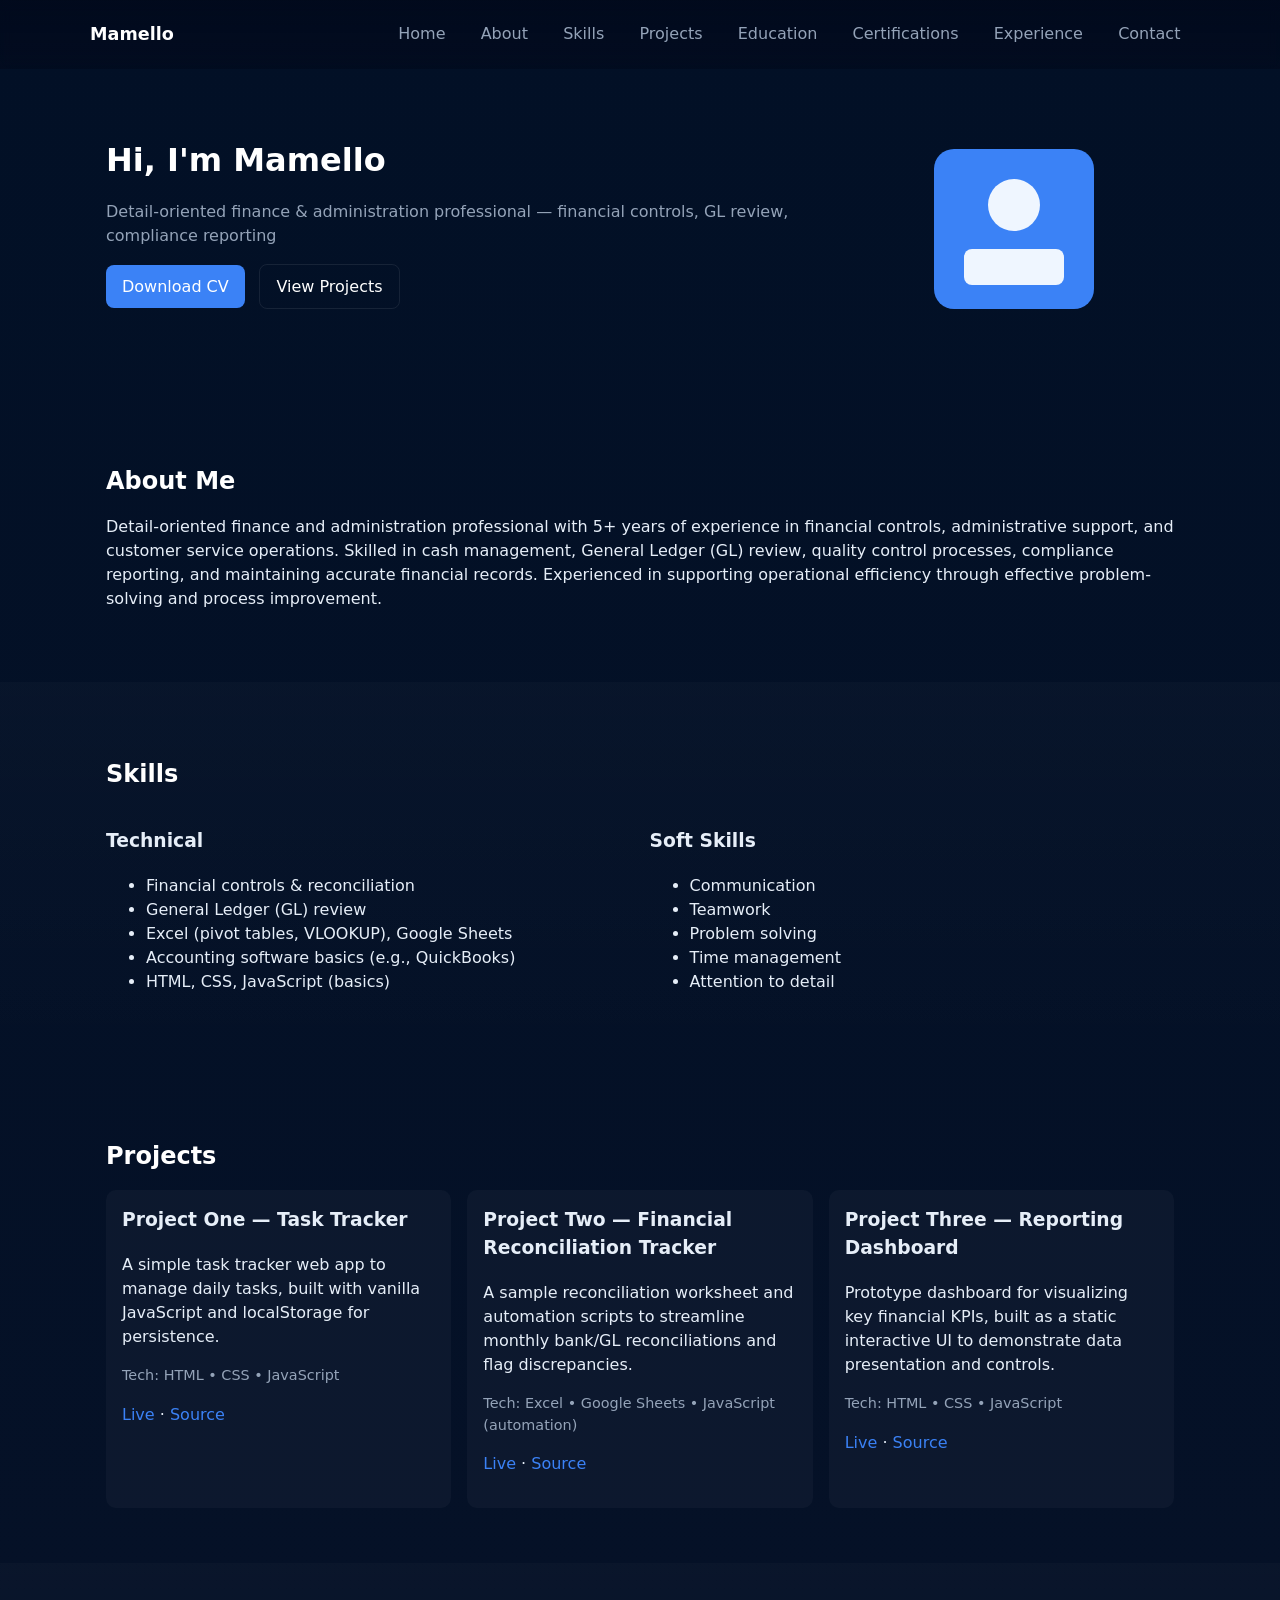
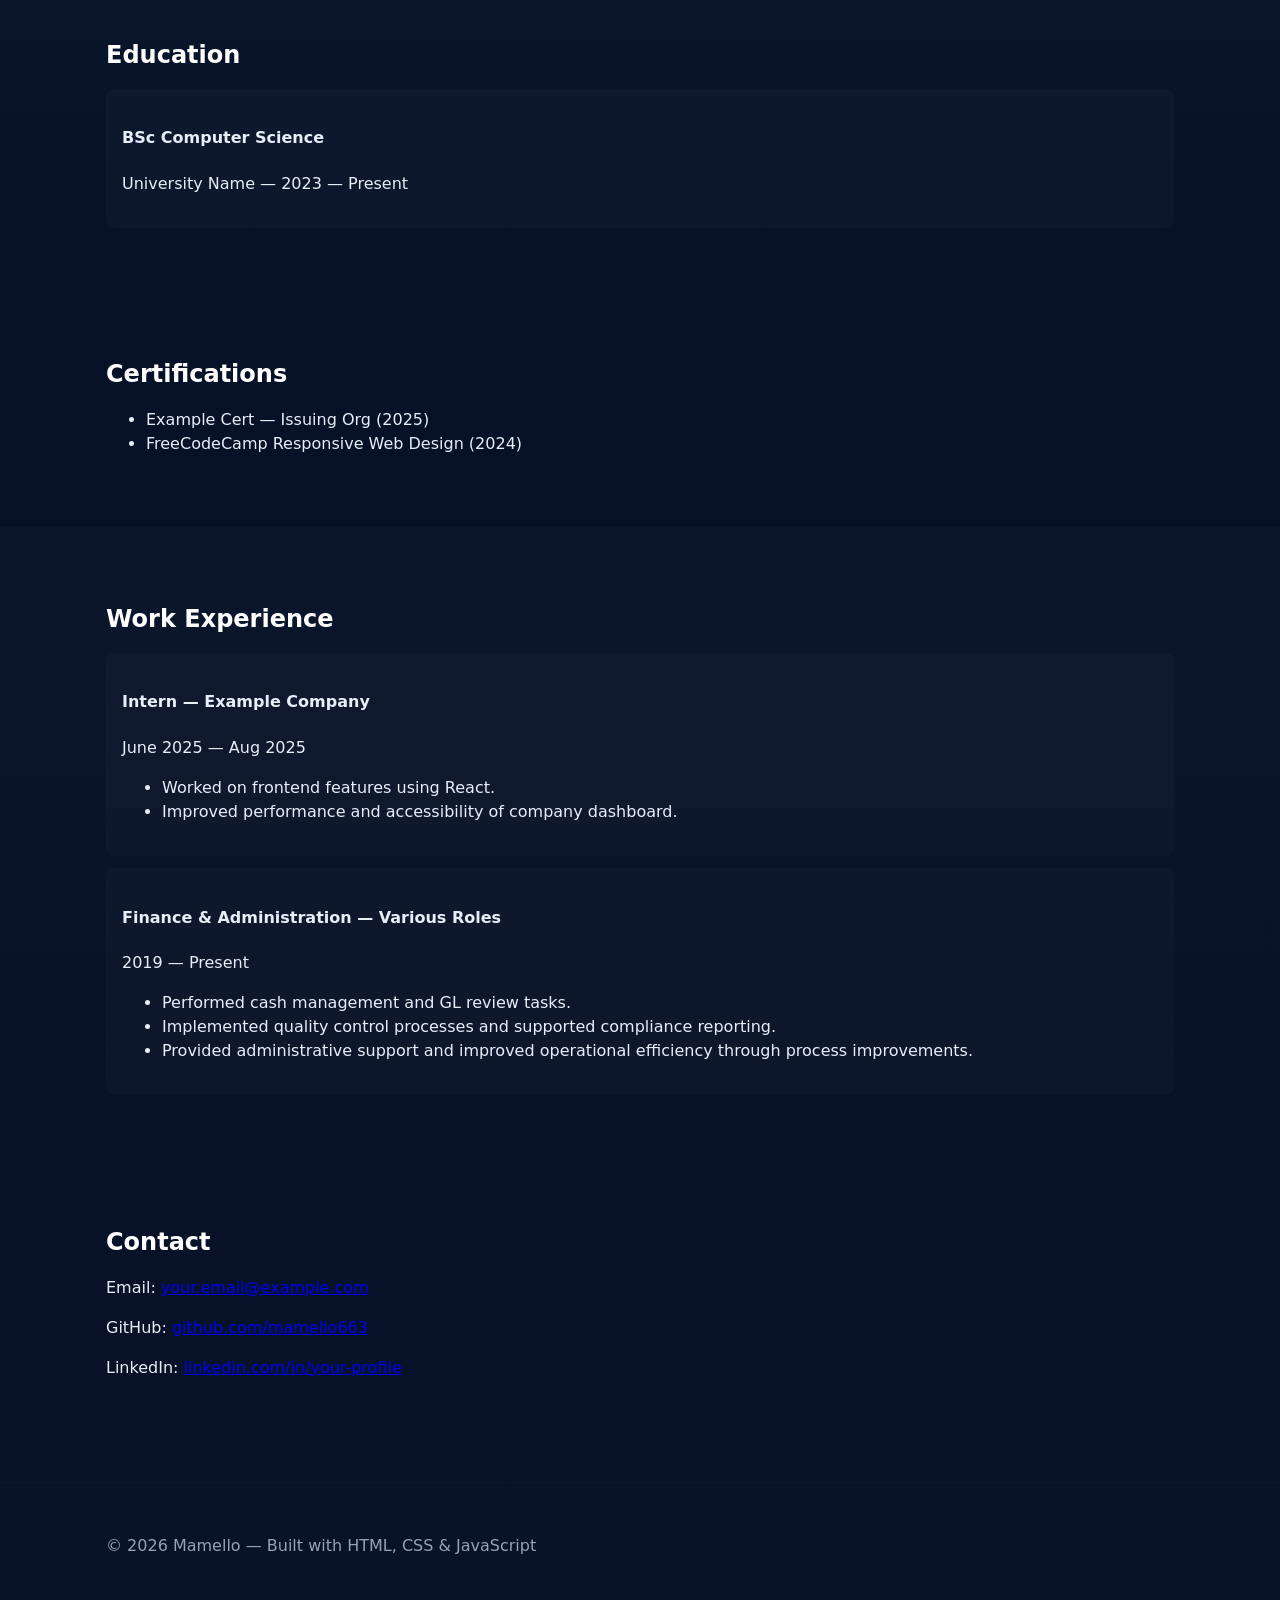
==== index.html @ 29990ca6 "Update: add finance & admin bio and tailor projects/skills" ====
<!doctype html>
<html lang="en">
<head>
  <meta charset="utf-8">
  <meta name="viewport" content="width=device-width,initial-scale=1">
  <title>Mamello — Portfolio</title>
  <meta name="description" content="Mamello's professional portfolio — finance & administration professional with experience in financial controls, GL review, and compliance reporting.">
  <link rel="stylesheet" href="styles.css">
  <link rel="icon" href="data:;base64,iVBORw0KGgo=">
</head>
<body>
  <header class="site-header">
    <div class="container header-inner">
      <a class="logo" href="#">Mamello</a>
      <button id="nav-toggle" class="nav-toggle" aria-label="Toggle navigation">☰</button>
      <nav id="nav" class="nav">
        <a href="#home">Home</a>
        <a href="#about">About</a>
        <a href="#skills">Skills</a>
        <a href="#projects">Projects</a>
        <a href="#education">Education</a>
        <a href="#certs">Certifications</a>
        <a href="#experience">Experience</a>
        <a href="#contact">Contact</a>
      </nav>
    </div>
  </header>

  <main>
    <section id="home" class="hero">
      <div class="container hero-inner">
        <div class="hero-left">
          <h1>Hi, I'm Mamello</h1>
          <p class="tagline">Detail-oriented finance & administration professional — financial controls, GL review, compliance reporting</p>
          <p>
            <a class="btn" href="cv.pdf" download>Download CV</a>
            <a class="btn btn-outline" href="#projects">View Projects</a>
          </p>
        </div>
        <div class="hero-right">
          <!-- Simple SVG avatar placeholder -->
          <div class="avatar" aria-hidden="true">
            <svg width="160" height="160" viewBox="0 0 160 160" fill="none" xmlns="http://www.w3.org/2000/svg">
              <rect width="160" height="160" rx="20" fill="#3B82F6"/>
              <circle cx="80" cy="56" r="26" fill="#EFF6FF"/>
              <rect x="30" y="100" width="100" height="36" rx="8" fill="#EFF6FF"/>
            </svg>
          </div>
        </div>
      </div>
    </section>

    <section id="about" class="section">
      <div class="container">
        <h2>About Me</h2>
        <p>
          Detail-oriented finance and administration professional with 5+ years of experience in financial controls, administrative support, and customer service operations. Skilled in cash management, General Ledger (GL) review, quality control processes, compliance reporting, and maintaining accurate financial records. Experienced in supporting operational efficiency through effective problem-solving and process improvement.
        </p>
      </div>
    </section>

    <section id="skills" class="section bg-light">
      <div class="container">
        <h2>Skills</h2>
        <div class="skills-grid">
          <div>
            <h3>Technical</h3>
            <ul>
              <li>Financial controls & reconciliation</li>
              <li>General Ledger (GL) review</li>
              <li>Excel (pivot tables, VLOOKUP), Google Sheets</li>
              <li>Accounting software basics (e.g., QuickBooks)</li>
              <li>HTML, CSS, JavaScript (basics)</li>
            </ul>
          </div>
          <div>
            <h3>Soft Skills</h3>
            <ul>
              <li>Communication</li>
              <li>Teamwork</li>
              <li>Problem solving</li>
              <li>Time management</li>
              <li>Attention to detail</li>
            </ul>
          </div>
        </div>
      </div>
    </section>

    <section id="projects" class="section">
      <div class="container">
        <h2>Projects</h2>
        <div class="projects-grid">

          <article class="card">
            <h3>Project One — Task Tracker</h3>
            <p>A simple task tracker web app to manage daily tasks, built with vanilla JavaScript and localStorage for persistence.</p>
            <p class="tech">Tech: HTML • CSS • JavaScript</p>
            <p class="links"><a href="#" target="_blank" rel="noopener">Live</a> · <a href="#" target="_blank" rel="noopener">Source</a></p>
          </article>

          <article class="card">
            <h3>Project Two — Financial Reconciliation Tracker</h3>
            <p>A sample reconciliation worksheet and automation scripts to streamline monthly bank/GL reconciliations and flag discrepancies.</p>
            <p class="tech">Tech: Excel • Google Sheets • JavaScript (automation)</p>
            <p class="links"><a href="#" target="_blank" rel="noopener">Live</a> · <a href="#" target="_blank" rel="noopener">Source</a></p>
          </article>

          <article class="card">
            <h3>Project Three — Reporting Dashboard</h3>
            <p>Prototype dashboard for visualizing key financial KPIs, built as a static interactive UI to demonstrate data presentation and controls.</p>
            <p class="tech">Tech: HTML • CSS • JavaScript</p>
            <p class="links"><a href="#" target="_blank" rel="noopener">Live</a> · <a href="#" target="_blank" rel="noopener">Source</a></p>
          </article>

        </div>
      </div>
    </section>

    <section id="education" class="section bg-light">
      <div class="container">
        <h2>Education</h2>
        <div class="timeline">
          <div class="timeline-item">
            <h4>BSc Computer Science</h4>
            <p>University Name — 2023 — Present</p>
          </div>
        </div>
      </div>
    </section>

    <section id="certs" class="section">
      <div class="container">
        <h2>Certifications</h2>
        <ul>
          <li>Example Cert — Issuing Org (2025)</li>
          <li>FreeCodeCamp Responsive Web Design (2024)</li>
        </ul>
      </div>
    </section>

    <section id="experience" class="section bg-light">
      <div class="container">
        <h2>Work Experience</h2>
        <div class="timeline">
          <div class="timeline-item">
            <h4>Intern — Example Company</h4>
            <p>June 2025 — Aug 2025</p>
            <ul>
              <li>Worked on frontend features using React.</li>
              <li>Improved performance and accessibility of company dashboard.</li>
            </ul>
          </div>

          <div class="timeline-item">
            <h4>Finance & Administration — Various Roles</h4>
            <p>2019 — Present</p>
            <ul>
              <li>Performed cash management and GL review tasks.</li>
              <li>Implemented quality control processes and supported compliance reporting.</li>
              <li>Provided administrative support and improved operational efficiency through process improvements.</li>
            </ul>
          </div>

        </div>
      </div>
    </section>

    <section id="contact" class="section">
      <div class="container">
        <h2>Contact</h2>
        <p>Email: <a href="mailto:your.email@example.com">your.email@example.com</a></p>
        <p>GitHub: <a href="https://github.com/mamello663" target="_blank" rel="noopener">github.com/mamello663</a></p>
        <p>LinkedIn: <a href="https://www.linkedin.com/in/" target="_blank" rel="noopener">linkedin.com/in/your-profile</a></p>
      </div>
    </section>
  </main>

  <footer class="site-footer">
    <div class="container">
      <p>© <span id="year"></span> Mamello — Built with HTML, CSS & JavaScript</p>
    </div>
  </footer>

  <script src="script.js" defer></script>
</body>
</html>
---- styles.css ----
/* styles.css — simple responsive portfolio */
:root{
  --bg:#0f172a;
  --muted:#94a3b8;
  --accent:#3b82f6;
  --card:#0b1220;
  --surface:#0b1220;
  --max-width:1100px;
}
*{box-sizing:border-box}
html,body{margin:0;padding:0;font-family:Inter,ui-sans-serif,system-ui,-apple-system,"Segoe UI",Roboto,"Helvetica Neue",Arial;line-height:1.5;color:#e6eef8;background:linear-gradient(180deg,#021026 0%, #081228 100%);}
.container{max-width:var(--max-width);margin:0 auto;padding:1rem}
.header-inner{display:flex;align-items:center;justify-content:space-between;padding:1rem 0}
.logo{color:white;font-weight:700;text-decoration:none;font-size:1.1rem}
.nav{display:flex;gap:1rem}
.nav a{color:var(--muted);text-decoration:none;padding:.4rem .6rem;border-radius:6px}
.nav a:hover{background:rgba(255,255,255,0.03);color:white}
.nav-toggle{display:none;background:none;border:0;color:white;font-size:1.4rem}
.site-header{position:sticky;top:0;background:linear-gradient(180deg,rgba(2,6,23,0.6),rgba(2,6,23,0.4));backdrop-filter:blur(6px);z-index:50}
.hero{padding:3rem 0}
.hero-inner{display:grid;grid-template-columns:1fr 320px;gap:2rem;align-items:center}
.hero h1{font-size:2rem;margin:.2rem 0;color:white}
.tagline{color:var(--muted);margin-bottom:1rem}
.btn{display:inline-block;background:var(--accent);color:white;padding:.6rem 1rem;border-radius:8px;text-decoration:none}
.btn-outline{border:1px solid rgba(255,255,255,0.08);background:transparent;margin-left:.6rem}
.avatar{display:flex;align-items:center;justify-content:center}
.section{padding:2.4rem 0}
.section h2{color:white;margin-bottom:1rem}
.bg-light{background:linear-gradient(180deg,rgba(255,255,255,0.02),transparent)}
.skills-grid{display:grid;grid-template-columns:repeat(2,1fr);gap:1.2rem}
.projects-grid{display:grid;grid-template-columns:repeat(3,1fr);gap:1rem}
.card{background:rgba(255,255,255,0.03);padding:1rem;border-radius:10px}
.card h3{margin-top:0;color:#e6eef8}
.tech{color:var(--muted);font-size:.9rem}
.links a{color:var(--accent);text-decoration:none}
.timeline{display:flex;flex-direction:column;gap:.8rem}
.timeline-item{background:rgba(255,255,255,0.02);padding:1rem;border-radius:8px}
.site-footer{padding:1.2rem 0;color:var(--muted);border-top:1px solid rgba(255,255,255,0.02);margin-top:2rem}

/* Responsive */
@media (max-width:900px){
  .hero-inner{grid-template-columns:1fr}
  .projects-grid{grid-template-columns:1fr 1fr}
}
@media (max-width:640px){
  .nav{display:none;position:absolute;right:1rem;top:64px;background:rgba(2,6,23,0.95);flex-direction:column;padding:.8rem;border-radius:8px}
  .nav-toggle{display:block}
  .projects-grid{grid-template-columns:1fr}
  .skills-grid{grid-template-columns:1fr}
}
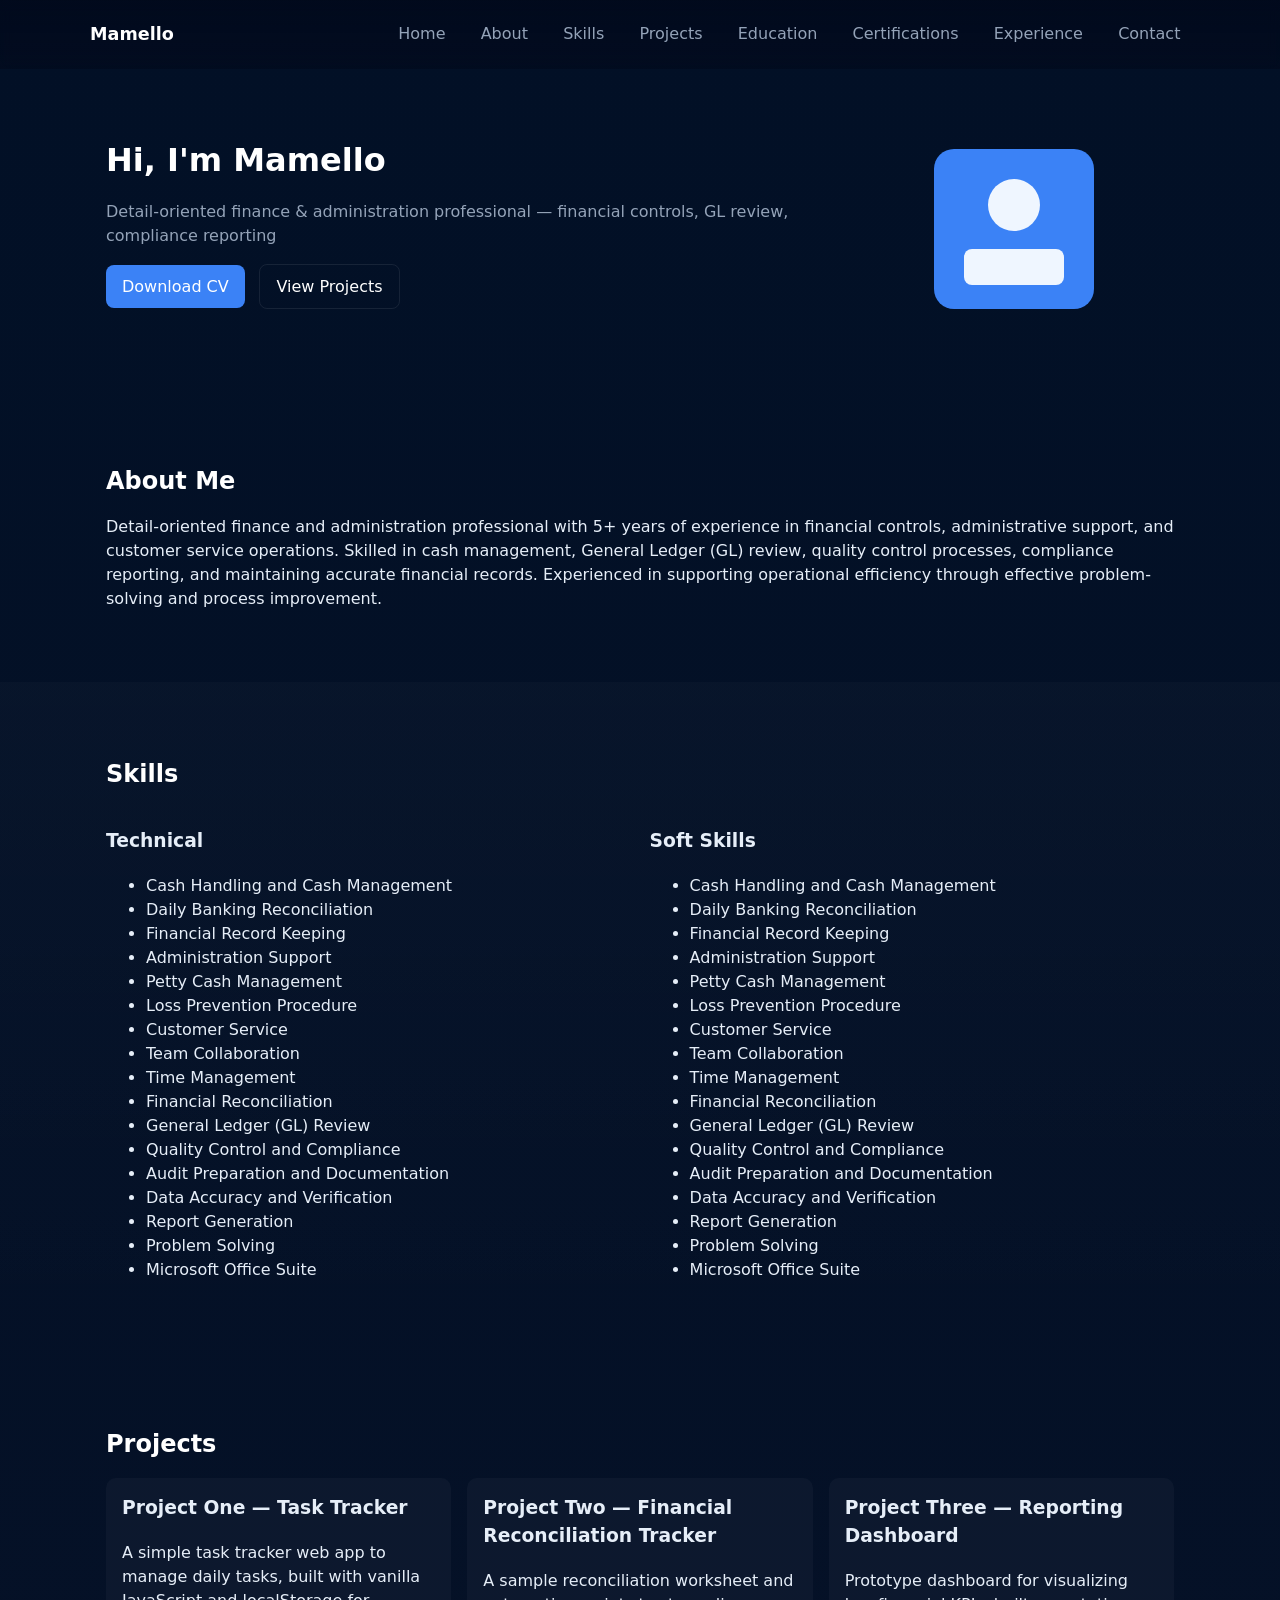
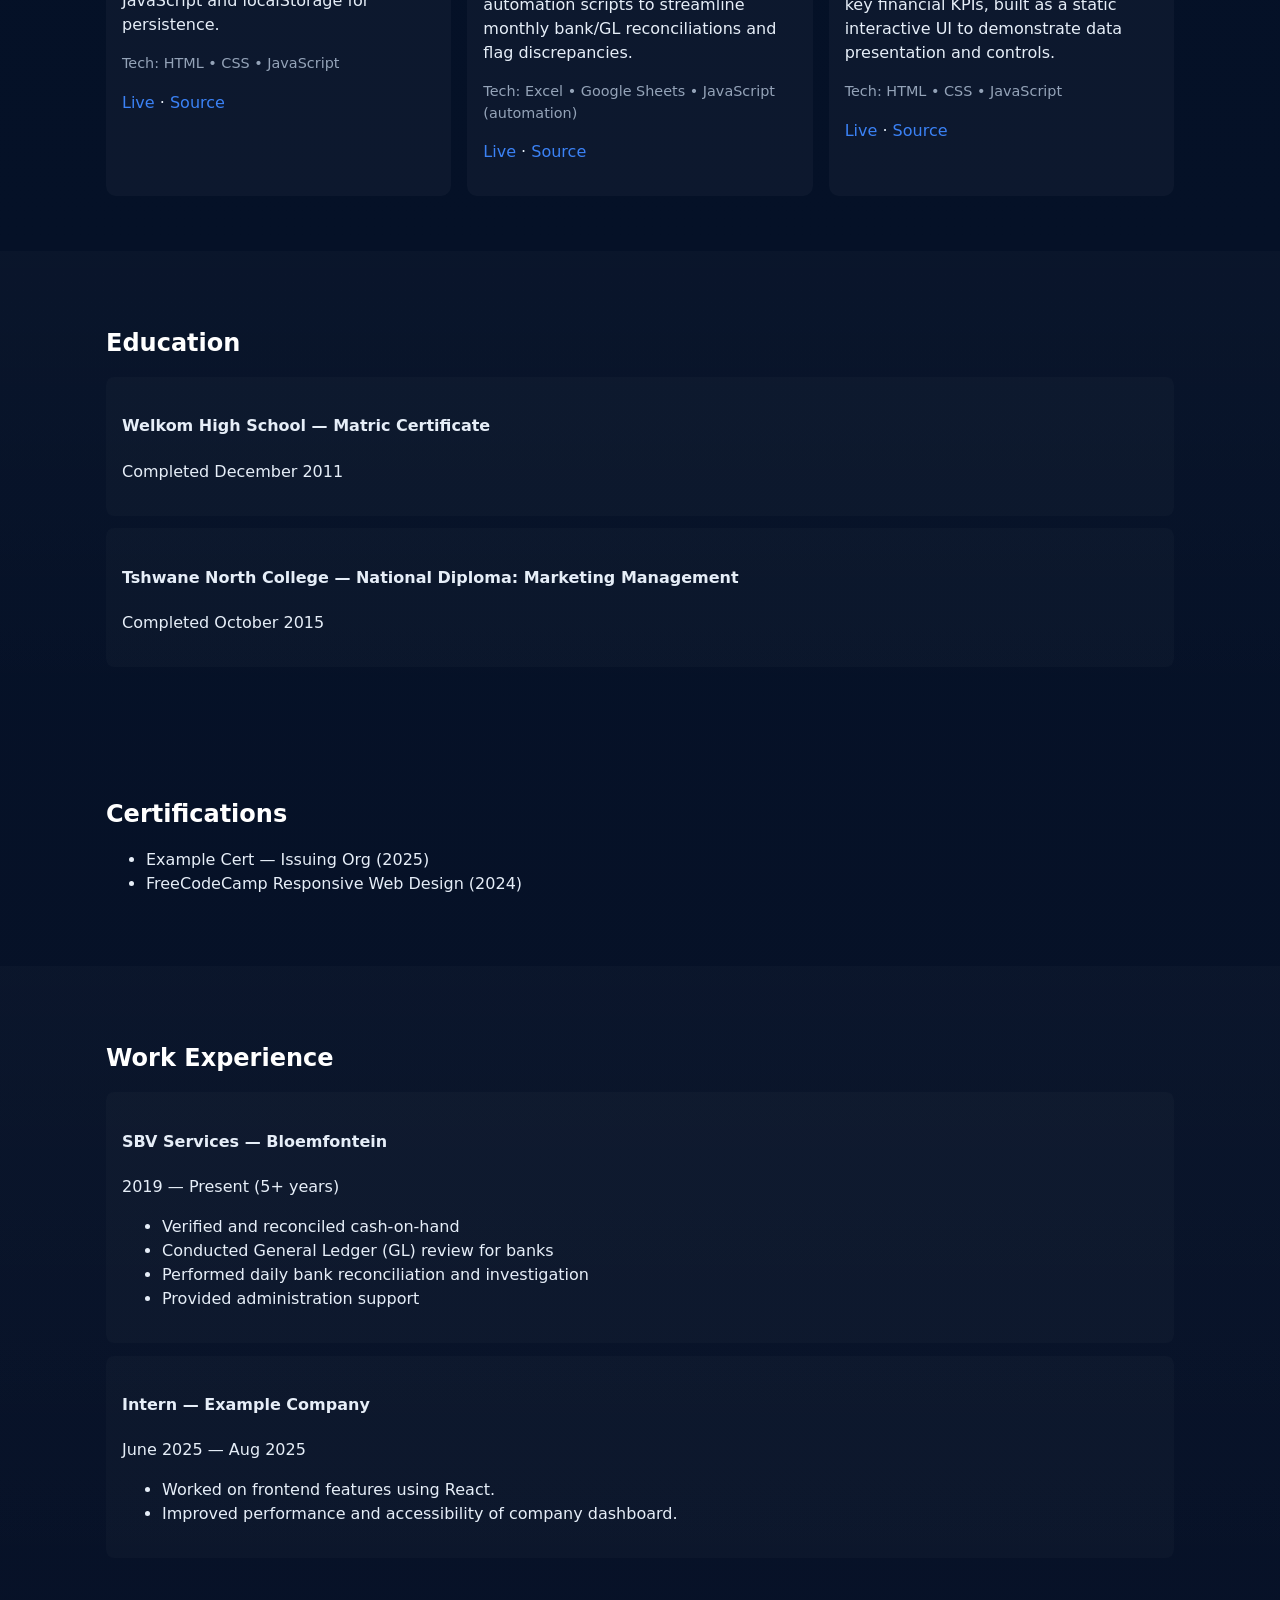
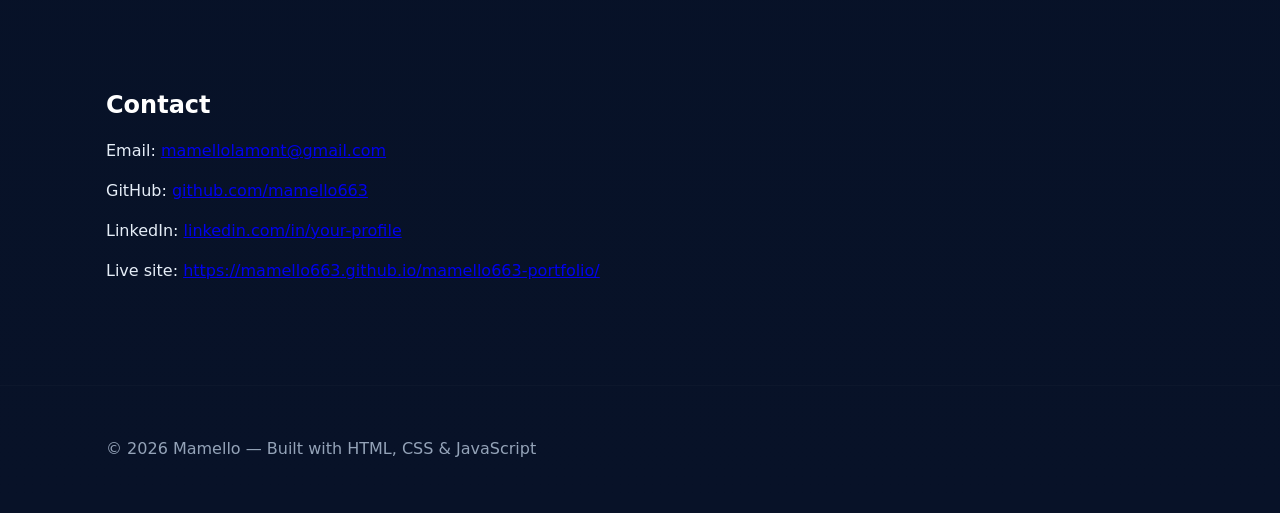
==== commit 2abe5884: "Update: replace skills with full finance & admin list; add education, work experience, and contact e" ====
--- a/index.html
+++ b/index.html
@@ -66,21 +66,45 @@
           <div>
             <h3>Technical</h3>
             <ul>
-              <li>Financial controls & reconciliation</li>
-              <li>General Ledger (GL) review</li>
-              <li>Excel (pivot tables, VLOOKUP), Google Sheets</li>
-              <li>Accounting software basics (e.g., QuickBooks)</li>
-              <li>HTML, CSS, JavaScript (basics)</li>
+              <li>Cash Handling and Cash Management</li>
+              <li>Daily Banking Reconciliation</li>
+              <li>Financial Record Keeping</li>
+              <li>Administration Support</li>
+              <li>Petty Cash Management</li>
+              <li>Loss Prevention Procedure</li>
+              <li>Customer Service</li>
+              <li>Team Collaboration</li>
+              <li>Time Management</li>
+              <li>Financial Reconciliation</li>
+              <li>General Ledger (GL) Review</li>
+              <li>Quality Control and Compliance</li>
+              <li>Audit Preparation and Documentation</li>
+              <li>Data Accuracy and Verification</li>
+              <li>Report Generation</li>
+              <li>Problem Solving</li>
+              <li>Microsoft Office Suite</li>
             </ul>
           </div>
           <div>
             <h3>Soft Skills</h3>
             <ul>
-              <li>Communication</li>
-              <li>Teamwork</li>
-              <li>Problem solving</li>
-              <li>Time management</li>
-              <li>Attention to detail</li>
+              <li>Cash Handling and Cash Management</li>
+              <li>Daily Banking Reconciliation</li>
+              <li>Financial Record Keeping</li>
+              <li>Administration Support</li>
+              <li>Petty Cash Management</li>
+              <li>Loss Prevention Procedure</li>
+              <li>Customer Service</li>
+              <li>Team Collaboration</li>
+              <li>Time Management</li>
+              <li>Financial Reconciliation</li>
+              <li>General Ledger (GL) Review</li>
+              <li>Quality Control and Compliance</li>
+              <li>Audit Preparation and Documentation</li>
+              <li>Data Accuracy and Verification</li>
+              <li>Report Generation</li>
+              <li>Problem Solving</li>
+              <li>Microsoft Office Suite</li>
             </ul>
           </div>
         </div>
@@ -122,8 +146,12 @@
         <h2>Education</h2>
         <div class="timeline">
           <div class="timeline-item">
-            <h4>BSc Computer Science</h4>
-            <p>University Name — 2023 — Present</p>
+            <h4>Welkom High School — Matric Certificate</h4>
+            <p>Completed December 2011</p>
+          </div>
+          <div class="timeline-item">
+            <h4>Tshwane North College — National Diploma: Marketing Management</h4>
+            <p>Completed October 2015</p>
           </div>
         </div>
       </div>
@@ -144,6 +172,17 @@
         <h2>Work Experience</h2>
         <div class="timeline">
           <div class="timeline-item">
+            <h4>SBV Services — Bloemfontein</h4>
+            <p>2019 — Present (5+ years)</p>
+            <ul>
+              <li>Verified and reconciled cash-on-hand</li>
+              <li>Conducted General Ledger (GL) review for banks</li>
+              <li>Performed daily bank reconciliation and investigation</li>
+              <li>Provided administration support</li>
+            </ul>
+          </div>
+
+          <div class="timeline-item">
             <h4>Intern — Example Company</h4>
             <p>June 2025 — Aug 2025</p>
             <ul>
@@ -152,16 +191,6 @@
             </ul>
           </div>
 
-          <div class="timeline-item">
-            <h4>Finance & Administration — Various Roles</h4>
-            <p>2019 — Present</p>
-            <ul>
-              <li>Performed cash management and GL review tasks.</li>
-              <li>Implemented quality control processes and supported compliance reporting.</li>
-              <li>Provided administrative support and improved operational efficiency through process improvements.</li>
-            </ul>
-          </div>
-
         </div>
       </div>
     </section>
@@ -169,9 +198,10 @@
     <section id="contact" class="section">
       <div class="container">
         <h2>Contact</h2>
-        <p>Email: <a href="mailto:your.email@example.com">your.email@example.com</a></p>
+        <p>Email: <a href="mailto:mamellolamont@gmail.com">mamellolamont@gmail.com</a></p>
         <p>GitHub: <a href="https://github.com/mamello663" target="_blank" rel="noopener">github.com/mamello663</a></p>
         <p>LinkedIn: <a href="https://www.linkedin.com/in/" target="_blank" rel="noopener">linkedin.com/in/your-profile</a></p>
+        <p>Live site: <a href="https://mamello663.github.io/mamello663-portfolio/" target="_blank" rel="noopener">https://mamello663.github.io/mamello663-portfolio/</a></p>
       </div>
     </section>
   </main>
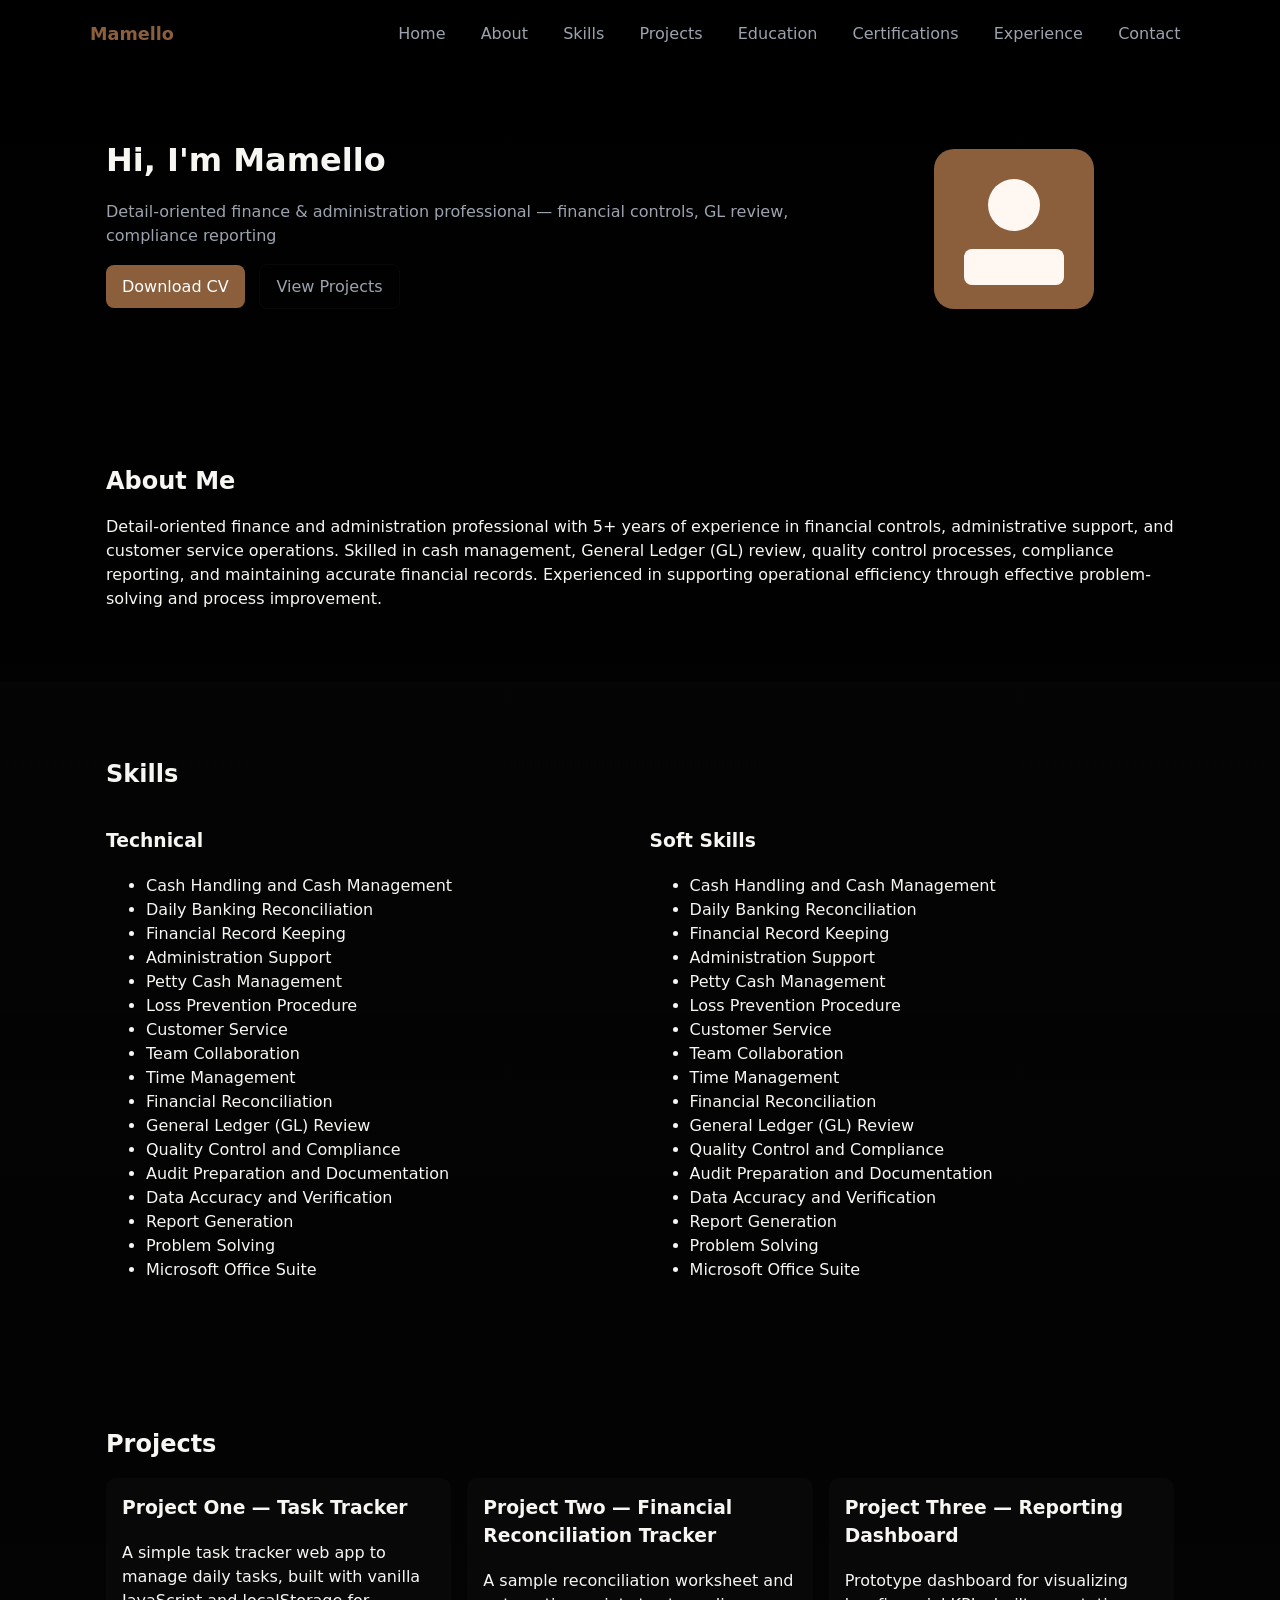
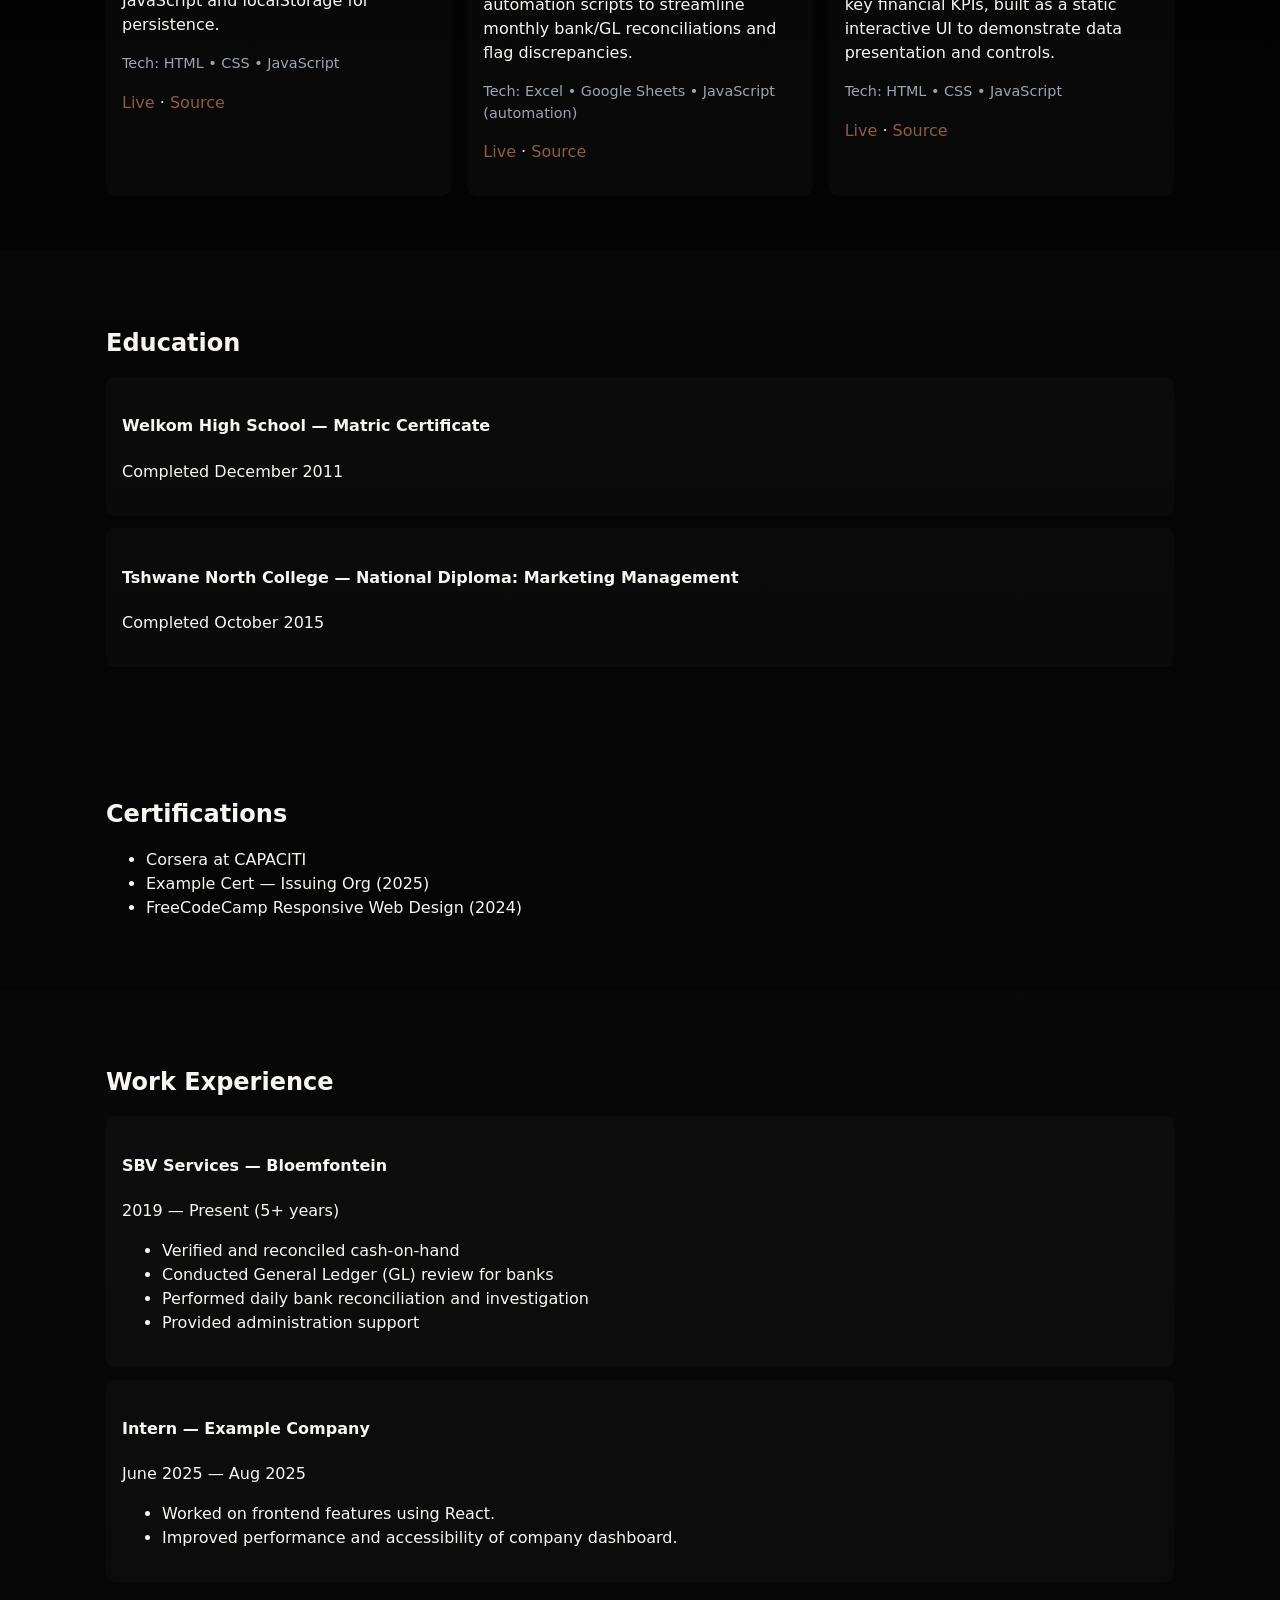
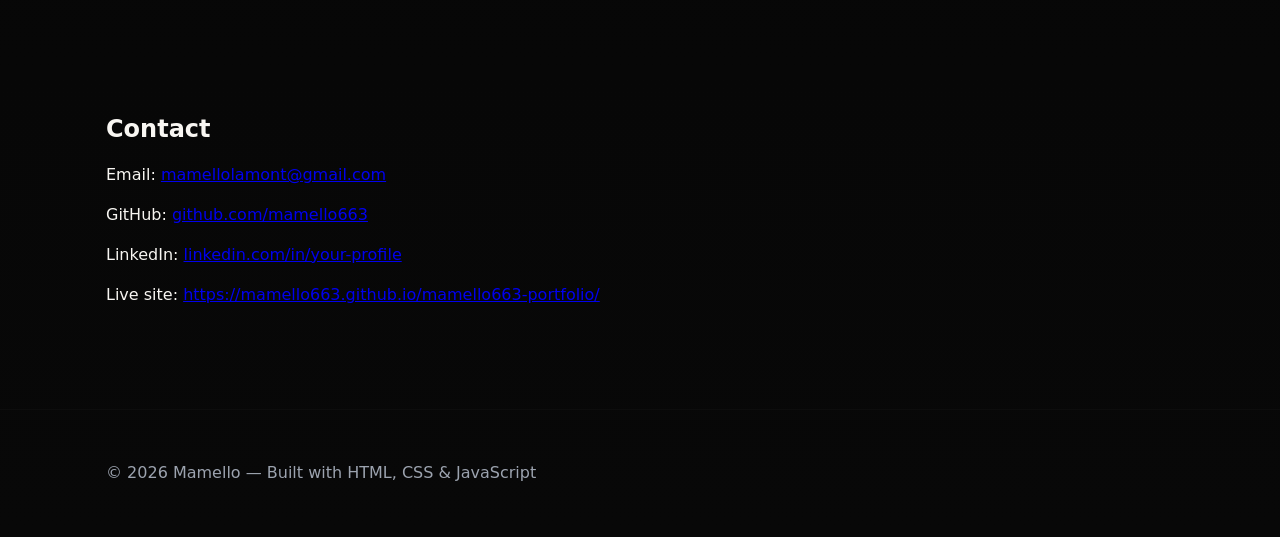
==== commit 2659c6f0: "Add certification and apply minimalistic brown/black palette" ====
--- a/index.html
+++ b/index.html
@@ -41,9 +41,9 @@
           <!-- Simple SVG avatar placeholder -->
           <div class="avatar" aria-hidden="true">
             <svg width="160" height="160" viewBox="0 0 160 160" fill="none" xmlns="http://www.w3.org/2000/svg">
-              <rect width="160" height="160" rx="20" fill="#3B82F6"/>
-              <circle cx="80" cy="56" r="26" fill="#EFF6FF"/>
-              <rect x="30" y="100" width="100" height="36" rx="8" fill="#EFF6FF"/>
+              <rect width="160" height="160" rx="20" fill="#8B5E3C"/>
+              <circle cx="80" cy="56" r="26" fill="#FFF7F2"/>
+              <rect x="30" y="100" width="100" height="36" rx="8" fill="#FFF7F2"/>
             </svg>
           </div>
         </div>
@@ -161,6 +161,7 @@
       <div class="container">
         <h2>Certifications</h2>
         <ul>
+          <li>Corsera at CAPACITI</li>
           <li>Example Cert — Issuing Org (2025)</li>
           <li>FreeCodeCamp Responsive Web Design (2024)</li>
         </ul>
--- a/styles.css
+++ b/styles.css
@@ -1,36 +1,36 @@
-/* styles.css — simple responsive portfolio */
+/* styles.css — minimalistic brown & black palette */
 :root{
-  --bg:#0f172a;
-  --muted:#94a3b8;
-  --accent:#3b82f6;
-  --card:#0b1220;
-  --surface:#0b1220;
+  --bg:#000000;
+  --muted:#9CA3AF;
+  --accent:#8B5E3C; /* brown */
+  --card:rgba(255,255,255,0.02);
+  --surface:#0b0b0b;
   --max-width:1100px;
 }
 *{box-sizing:border-box}
-html,body{margin:0;padding:0;font-family:Inter,ui-sans-serif,system-ui,-apple-system,"Segoe UI",Roboto,"Helvetica Neue",Arial;line-height:1.5;color:#e6eef8;background:linear-gradient(180deg,#021026 0%, #081228 100%);}
+html,body{margin:0;padding:0;font-family:Inter,ui-sans-serif,system-ui,-apple-system,"Segoe UI",Roboto,"Helvetica Neue",Arial;line-height:1.5;color:#f8f6f2;background:linear-gradient(180deg,var(--bg) 0%, #080808 100%);}
 .container{max-width:var(--max-width);margin:0 auto;padding:1rem}
 .header-inner{display:flex;align-items:center;justify-content:space-between;padding:1rem 0}
-.logo{color:white;font-weight:700;text-decoration:none;font-size:1.1rem}
+.logo{color:var(--accent);font-weight:700;text-decoration:none;font-size:1.1rem}
 .nav{display:flex;gap:1rem}
 .nav a{color:var(--muted);text-decoration:none;padding:.4rem .6rem;border-radius:6px}
-.nav a:hover{background:rgba(255,255,255,0.03);color:white}
-.nav-toggle{display:none;background:none;border:0;color:white;font-size:1.4rem}
-.site-header{position:sticky;top:0;background:linear-gradient(180deg,rgba(2,6,23,0.6),rgba(2,6,23,0.4));backdrop-filter:blur(6px);z-index:50}
+.nav a:hover{background:rgba(255,255,255,0.02);color:var(--accent)}
+.nav-toggle{display:none;background:none;border:0;color:var(--muted);font-size:1.4rem}
+.site-header{position:sticky;top:0;background:linear-gradient(180deg,rgba(0,0,0,0.6),rgba(0,0,0,0.4));backdrop-filter:blur(6px);z-index:50}
 .hero{padding:3rem 0}
 .hero-inner{display:grid;grid-template-columns:1fr 320px;gap:2rem;align-items:center}
-.hero h1{font-size:2rem;margin:.2rem 0;color:white}
+.hero h1{font-size:2rem;margin:.2rem 0;color:#f8f6f2}
 .tagline{color:var(--muted);margin-bottom:1rem}
 .btn{display:inline-block;background:var(--accent);color:white;padding:.6rem 1rem;border-radius:8px;text-decoration:none}
-.btn-outline{border:1px solid rgba(255,255,255,0.08);background:transparent;margin-left:.6rem}
+.btn-outline{border:1px solid rgba(255,255,255,0.03);background:transparent;margin-left:.6rem;color:var(--muted)}
 .avatar{display:flex;align-items:center;justify-content:center}
 .section{padding:2.4rem 0}
-.section h2{color:white;margin-bottom:1rem}
-.bg-light{background:linear-gradient(180deg,rgba(255,255,255,0.02),transparent)}
+.section h2{color:#f8f6f2;margin-bottom:1rem}
+.bg-light{background:linear-gradient(180deg,rgba(255,255,255,0.01),transparent)}
 .skills-grid{display:grid;grid-template-columns:repeat(2,1fr);gap:1.2rem}
 .projects-grid{display:grid;grid-template-columns:repeat(3,1fr);gap:1rem}
-.card{background:rgba(255,255,255,0.03);padding:1rem;border-radius:10px}
-.card h3{margin-top:0;color:#e6eef8}
+.card{background:var(--card);padding:1rem;border-radius:10px}
+.card h3{margin-top:0;color:#f8f6f2}
 .tech{color:var(--muted);font-size:.9rem}
 .links a{color:var(--accent);text-decoration:none}
 .timeline{display:flex;flex-direction:column;gap:.8rem}
@@ -43,7 +43,7 @@
   .projects-grid{grid-template-columns:1fr 1fr}
 }
 @media (max-width:640px){
-  .nav{display:none;position:absolute;right:1rem;top:64px;background:rgba(2,6,23,0.95);flex-direction:column;padding:.8rem;border-radius:8px}
+  .nav{display:none;position:absolute;right:1rem;top:64px;background:rgba(0,0,0,0.95);flex-direction:column;padding:.8rem;border-radius:8px}
   .nav-toggle{display:block}
   .projects-grid{grid-template-columns:1fr}
   .skills-grid{grid-template-columns:1fr}
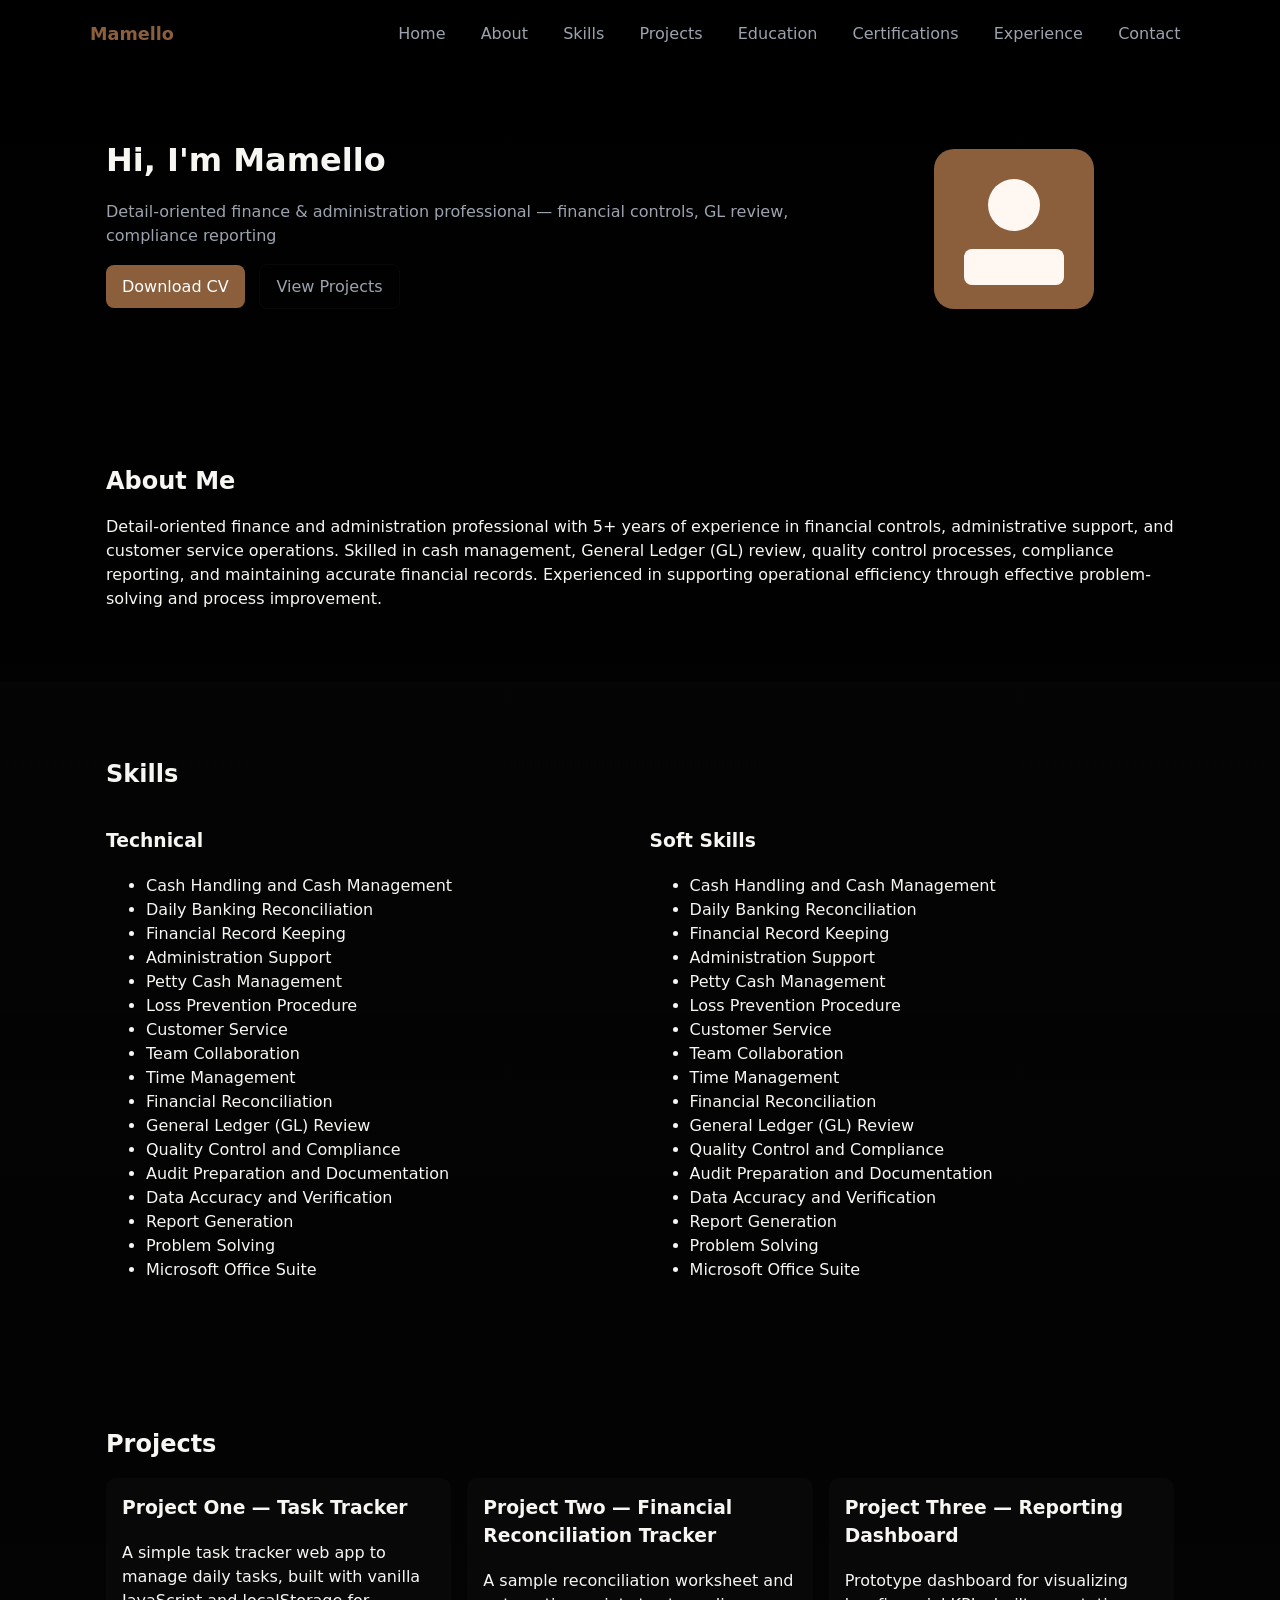
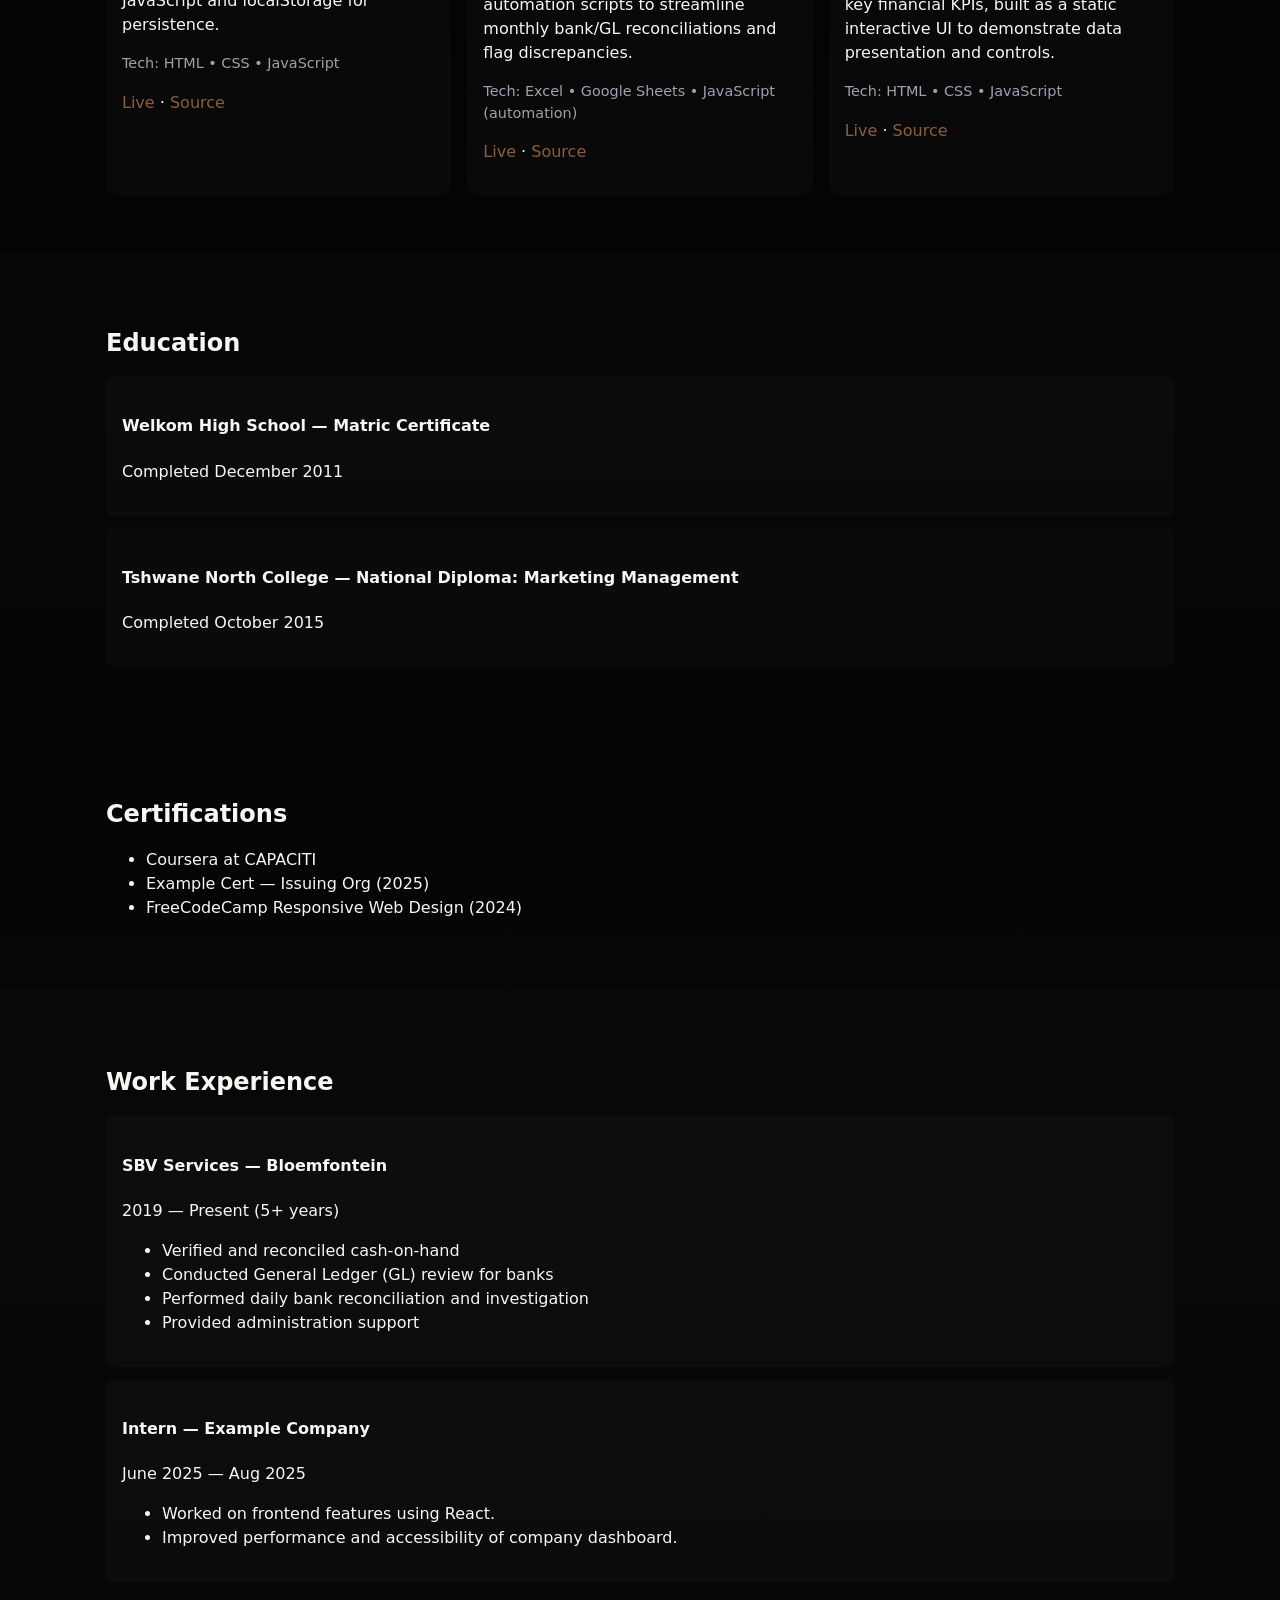
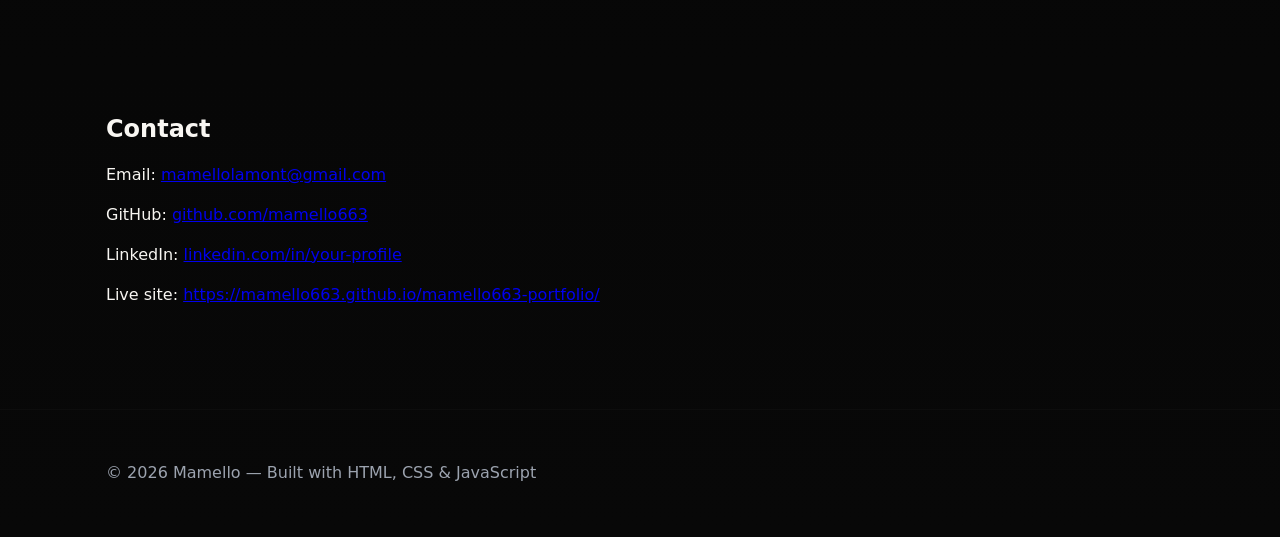
==== commit c32be88a: "Fix: correct certification spelling to Coursera" ====
--- a/index.html
+++ b/index.html
@@ -161,7 +161,7 @@
       <div class="container">
         <h2>Certifications</h2>
         <ul>
-          <li>Corsera at CAPACITI</li>
+          <li>Coursera at CAPACITI</li>
           <li>Example Cert — Issuing Org (2025)</li>
           <li>FreeCodeCamp Responsive Web Design (2024)</li>
         </ul>
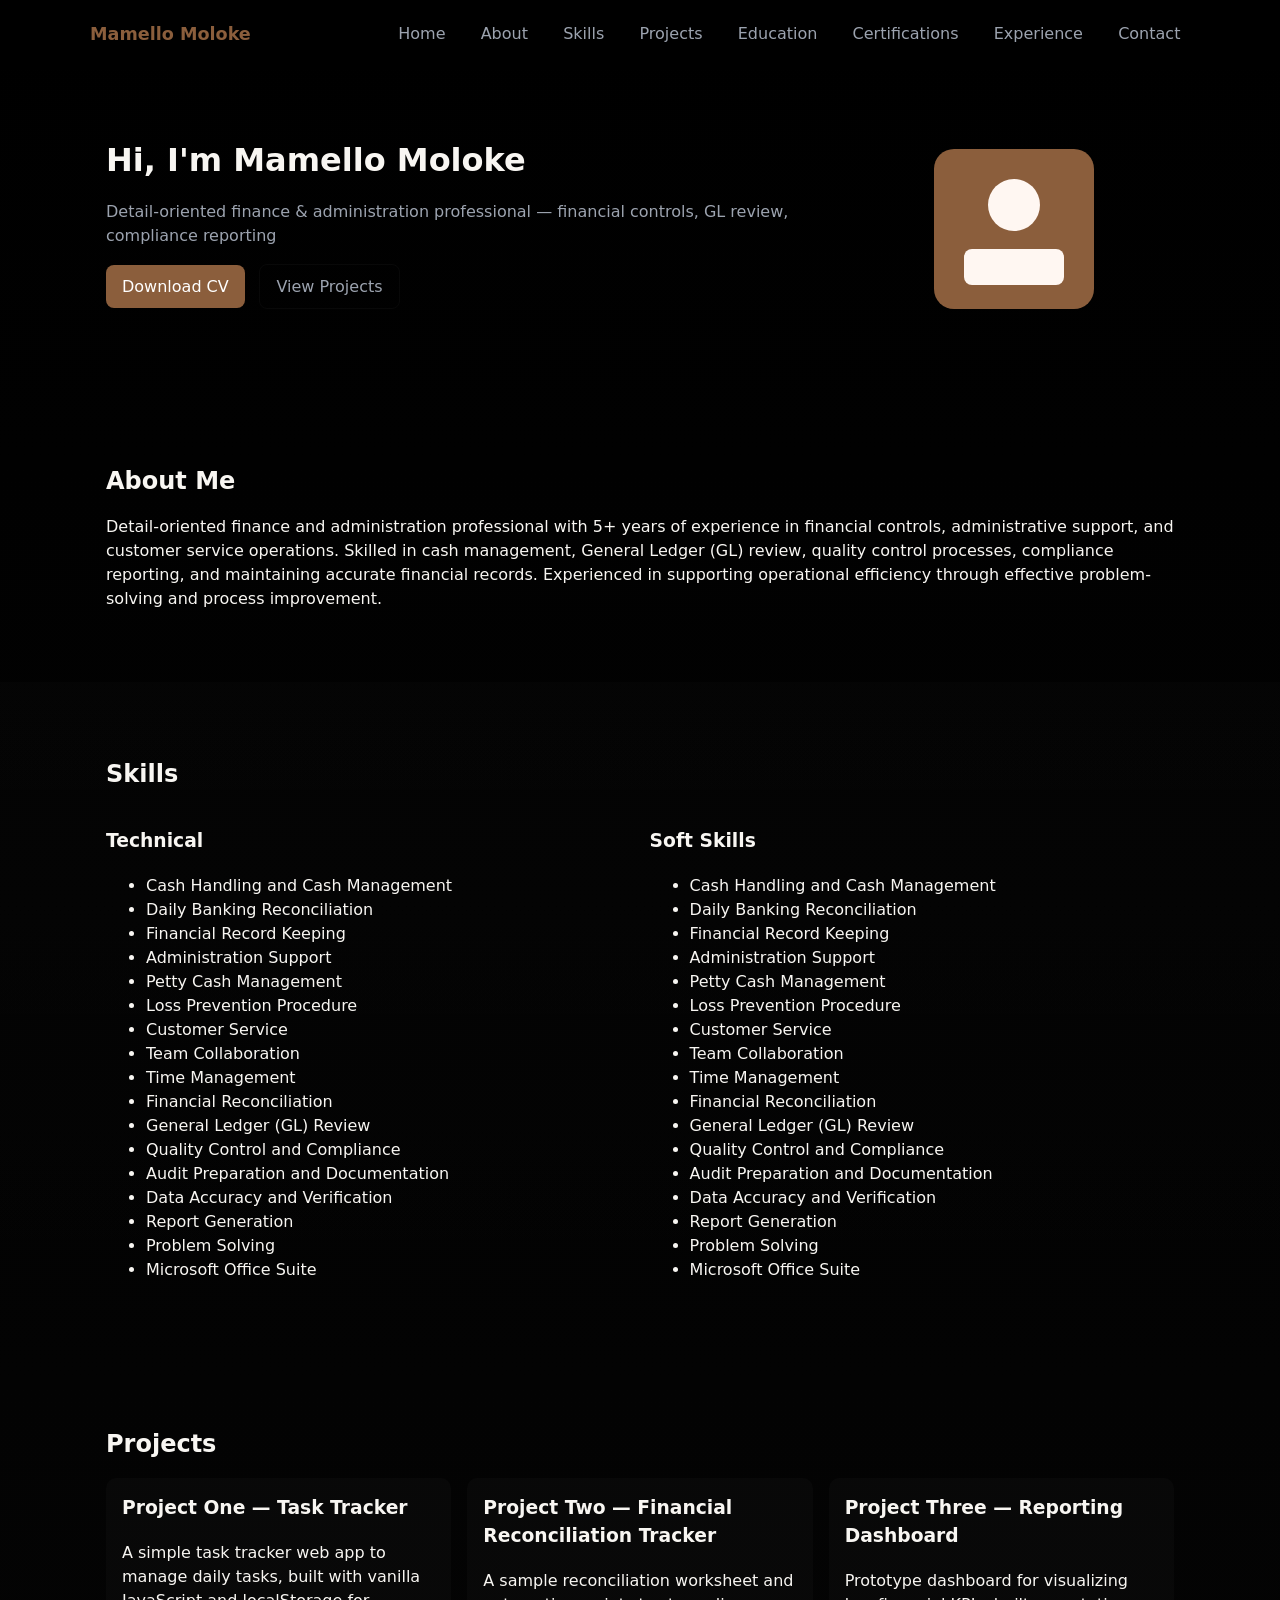
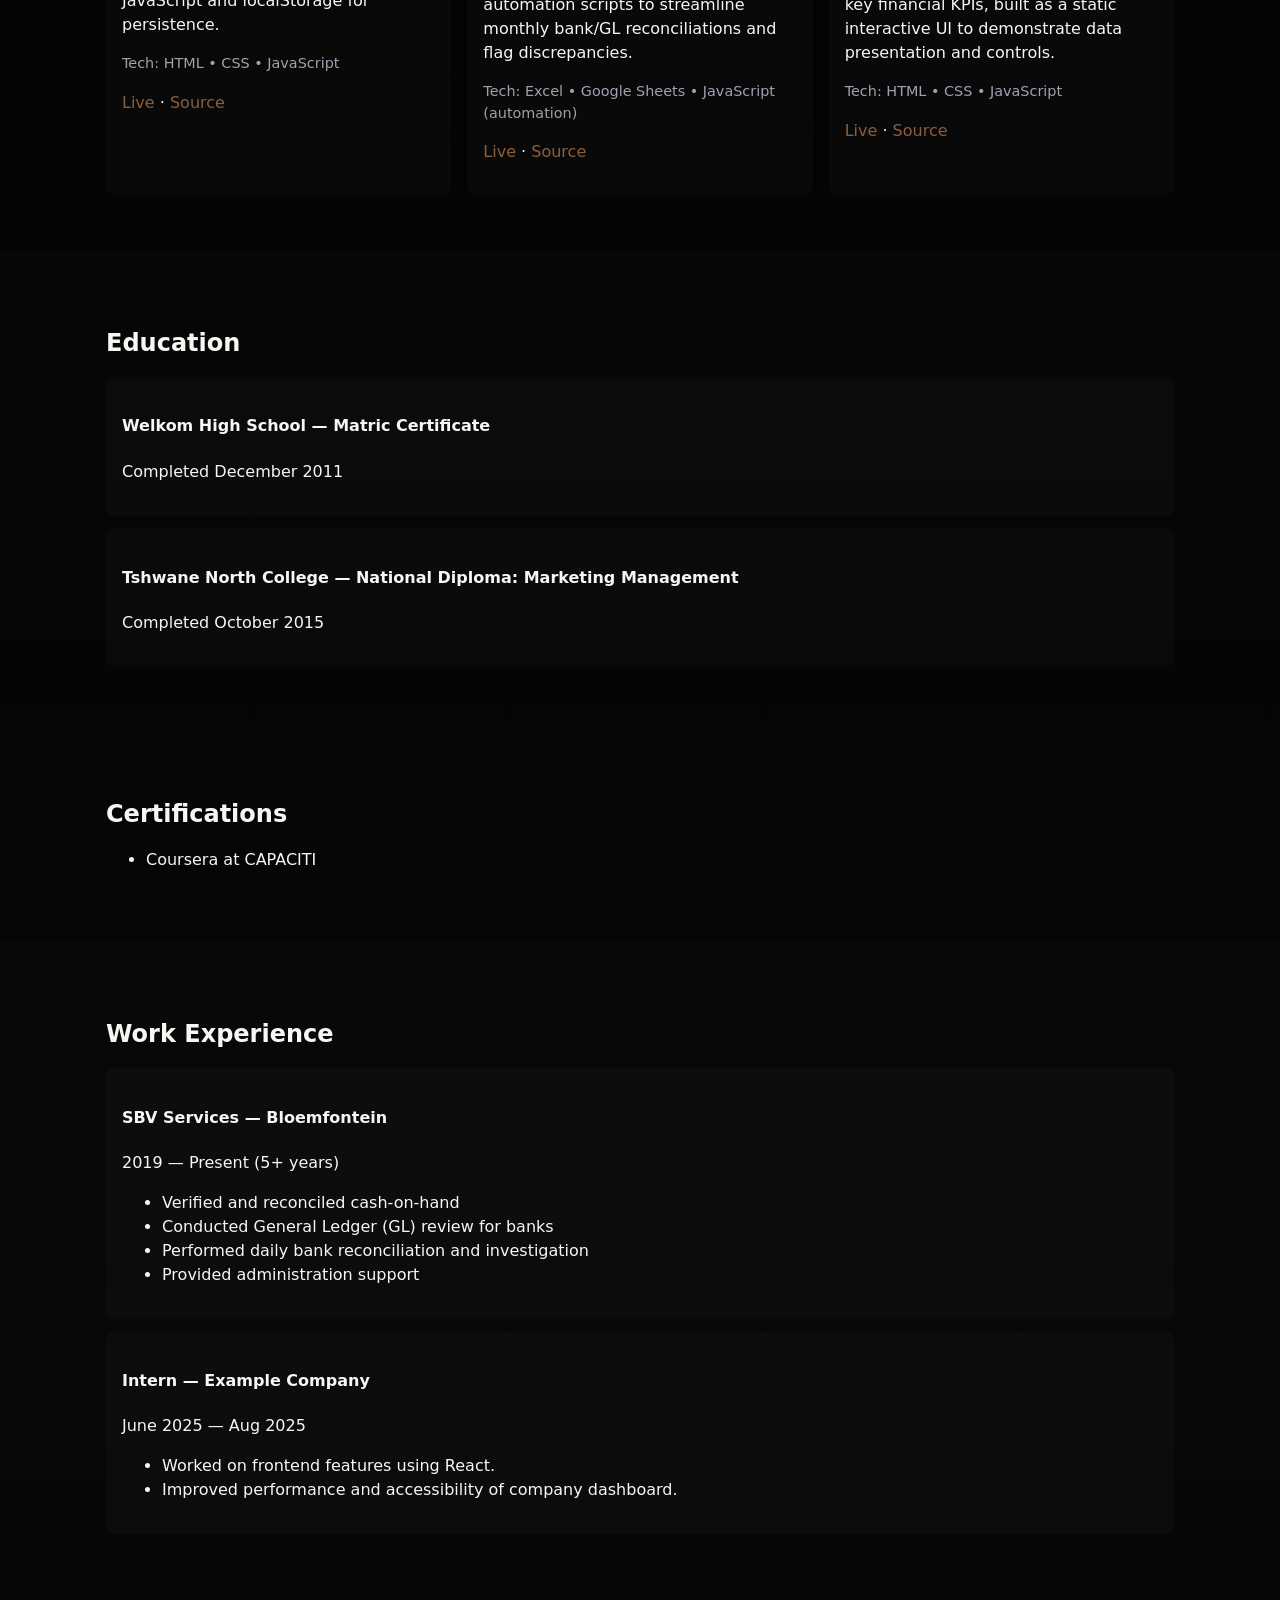
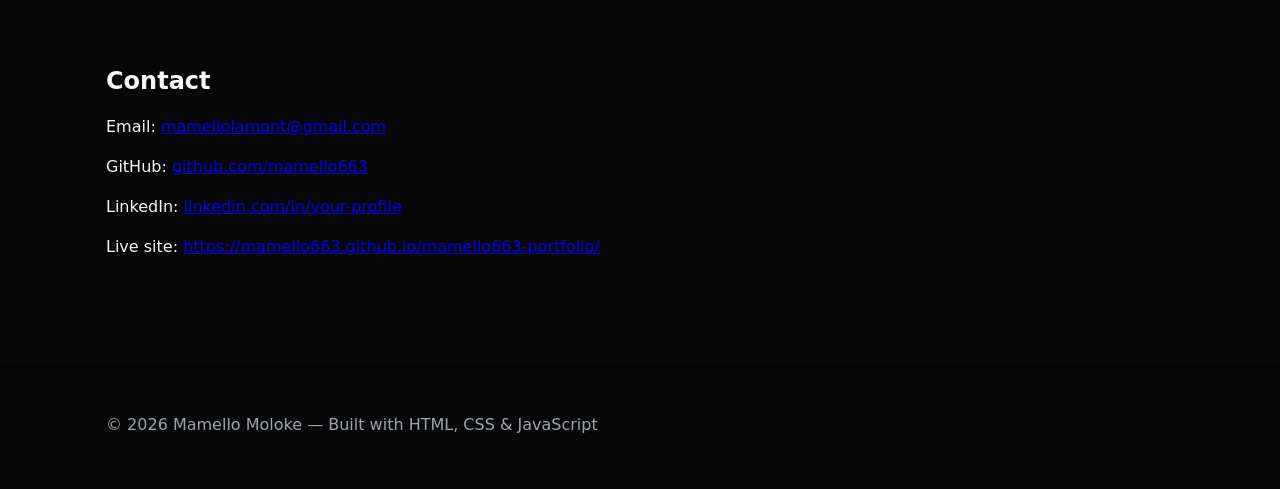
==== commit e8c00053: "Update: set full name, keep minimal black/brown theme, show only Coursera certification" ====
--- a/index.html
+++ b/index.html
@@ -3,15 +3,15 @@
 <head>
   <meta charset="utf-8">
   <meta name="viewport" content="width=device-width,initial-scale=1">
-  <title>Mamello — Portfolio</title>
-  <meta name="description" content="Mamello's professional portfolio — finance & administration professional with experience in financial controls, GL review, and compliance reporting.">
+  <title>Mamello Moloke — Portfolio</title>
+  <meta name="description" content="Mamello Moloke's professional portfolio — finance & administration professional with experience in financial controls, GL review, and compliance reporting.">
   <link rel="stylesheet" href="styles.css">
   <link rel="icon" href="data:;base64,iVBORw0KGgo=">
 </head>
 <body>
   <header class="site-header">
     <div class="container header-inner">
-      <a class="logo" href="#">Mamello</a>
+      <a class="logo" href="#">Mamello Moloke</a>
       <button id="nav-toggle" class="nav-toggle" aria-label="Toggle navigation">☰</button>
       <nav id="nav" class="nav">
         <a href="#home">Home</a>
@@ -30,7 +30,7 @@
     <section id="home" class="hero">
       <div class="container hero-inner">
         <div class="hero-left">
-          <h1>Hi, I'm Mamello</h1>
+          <h1>Hi, I'm Mamello Moloke</h1>
           <p class="tagline">Detail-oriented finance & administration professional — financial controls, GL review, compliance reporting</p>
           <p>
             <a class="btn" href="cv.pdf" download>Download CV</a>
@@ -162,8 +162,6 @@
         <h2>Certifications</h2>
         <ul>
           <li>Coursera at CAPACITI</li>
-          <li>Example Cert — Issuing Org (2025)</li>
-          <li>FreeCodeCamp Responsive Web Design (2024)</li>
         </ul>
       </div>
     </section>
@@ -209,7 +207,7 @@
 
   <footer class="site-footer">
     <div class="container">
-      <p>© <span id="year"></span> Mamello — Built with HTML, CSS & JavaScript</p>
+      <p>© <span id="year"></span> Mamello Moloke — Built with HTML, CSS & JavaScript</p>
     </div>
   </footer>
 
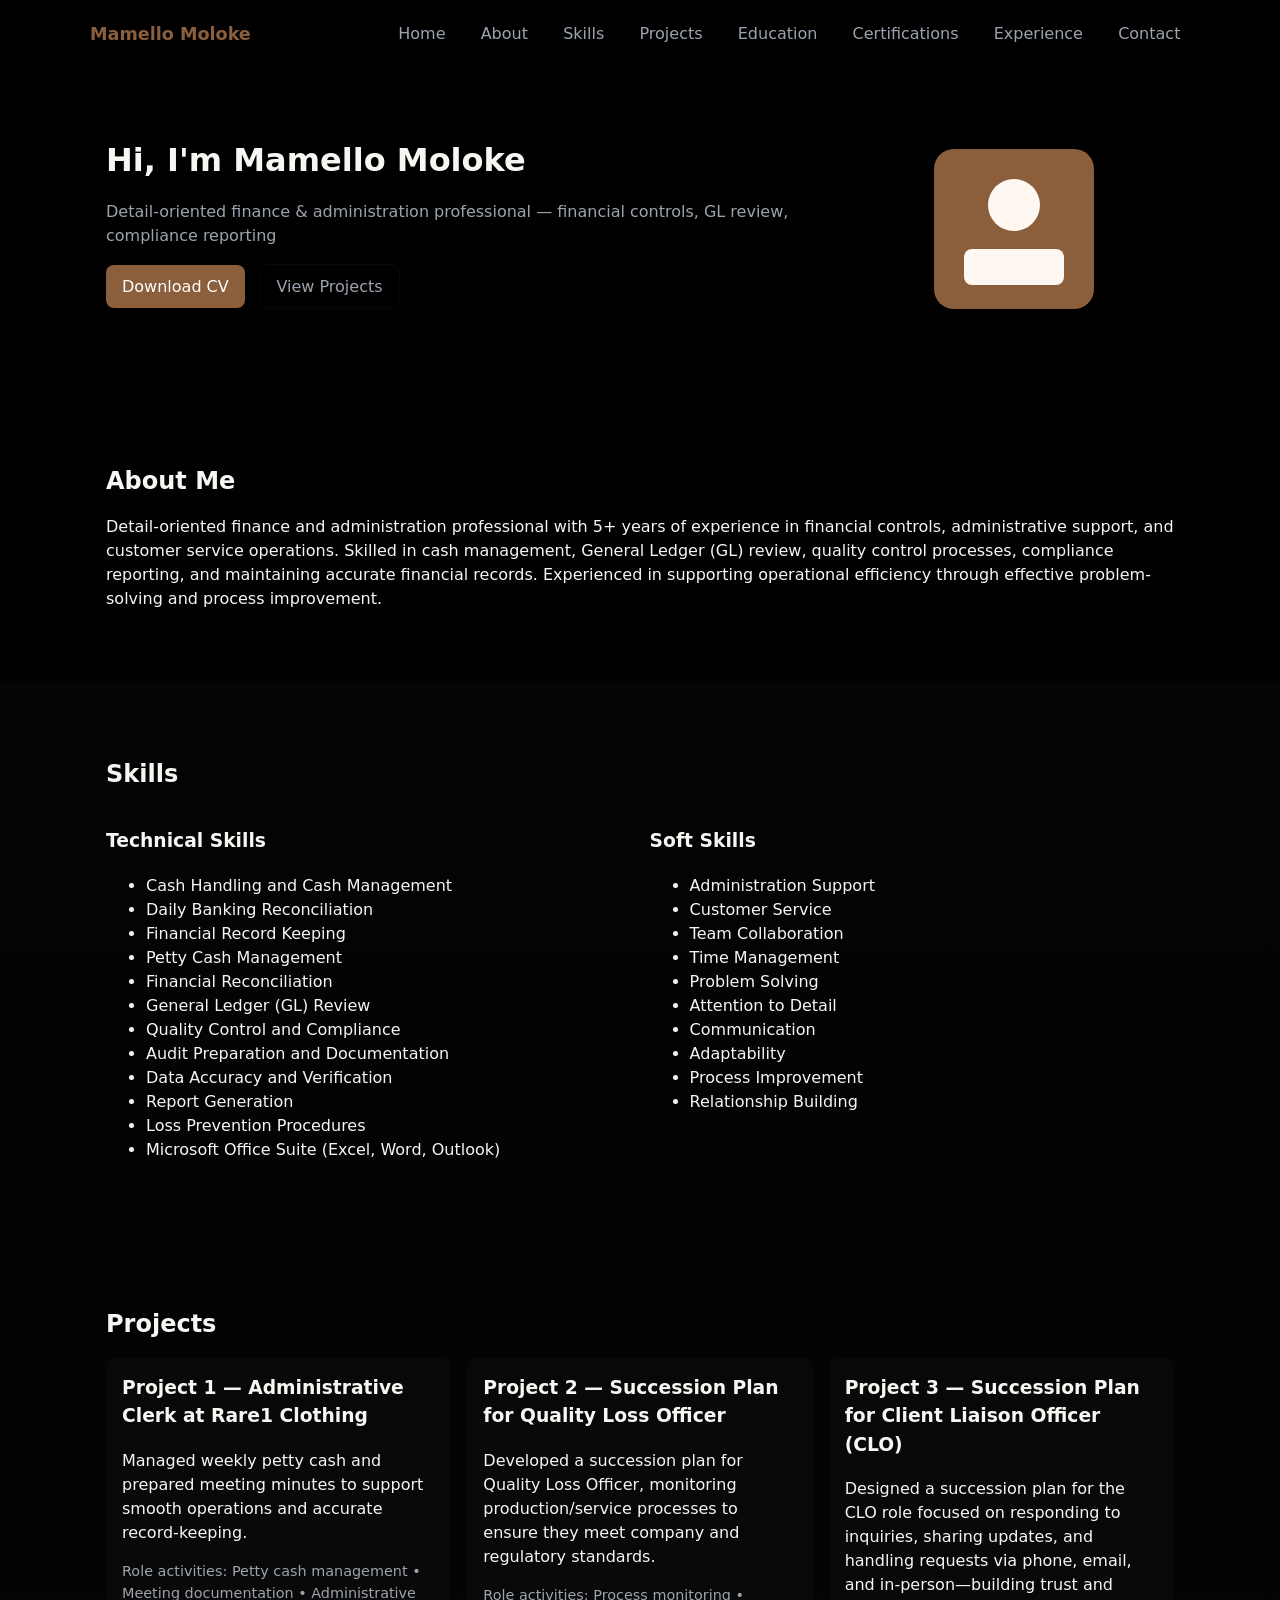
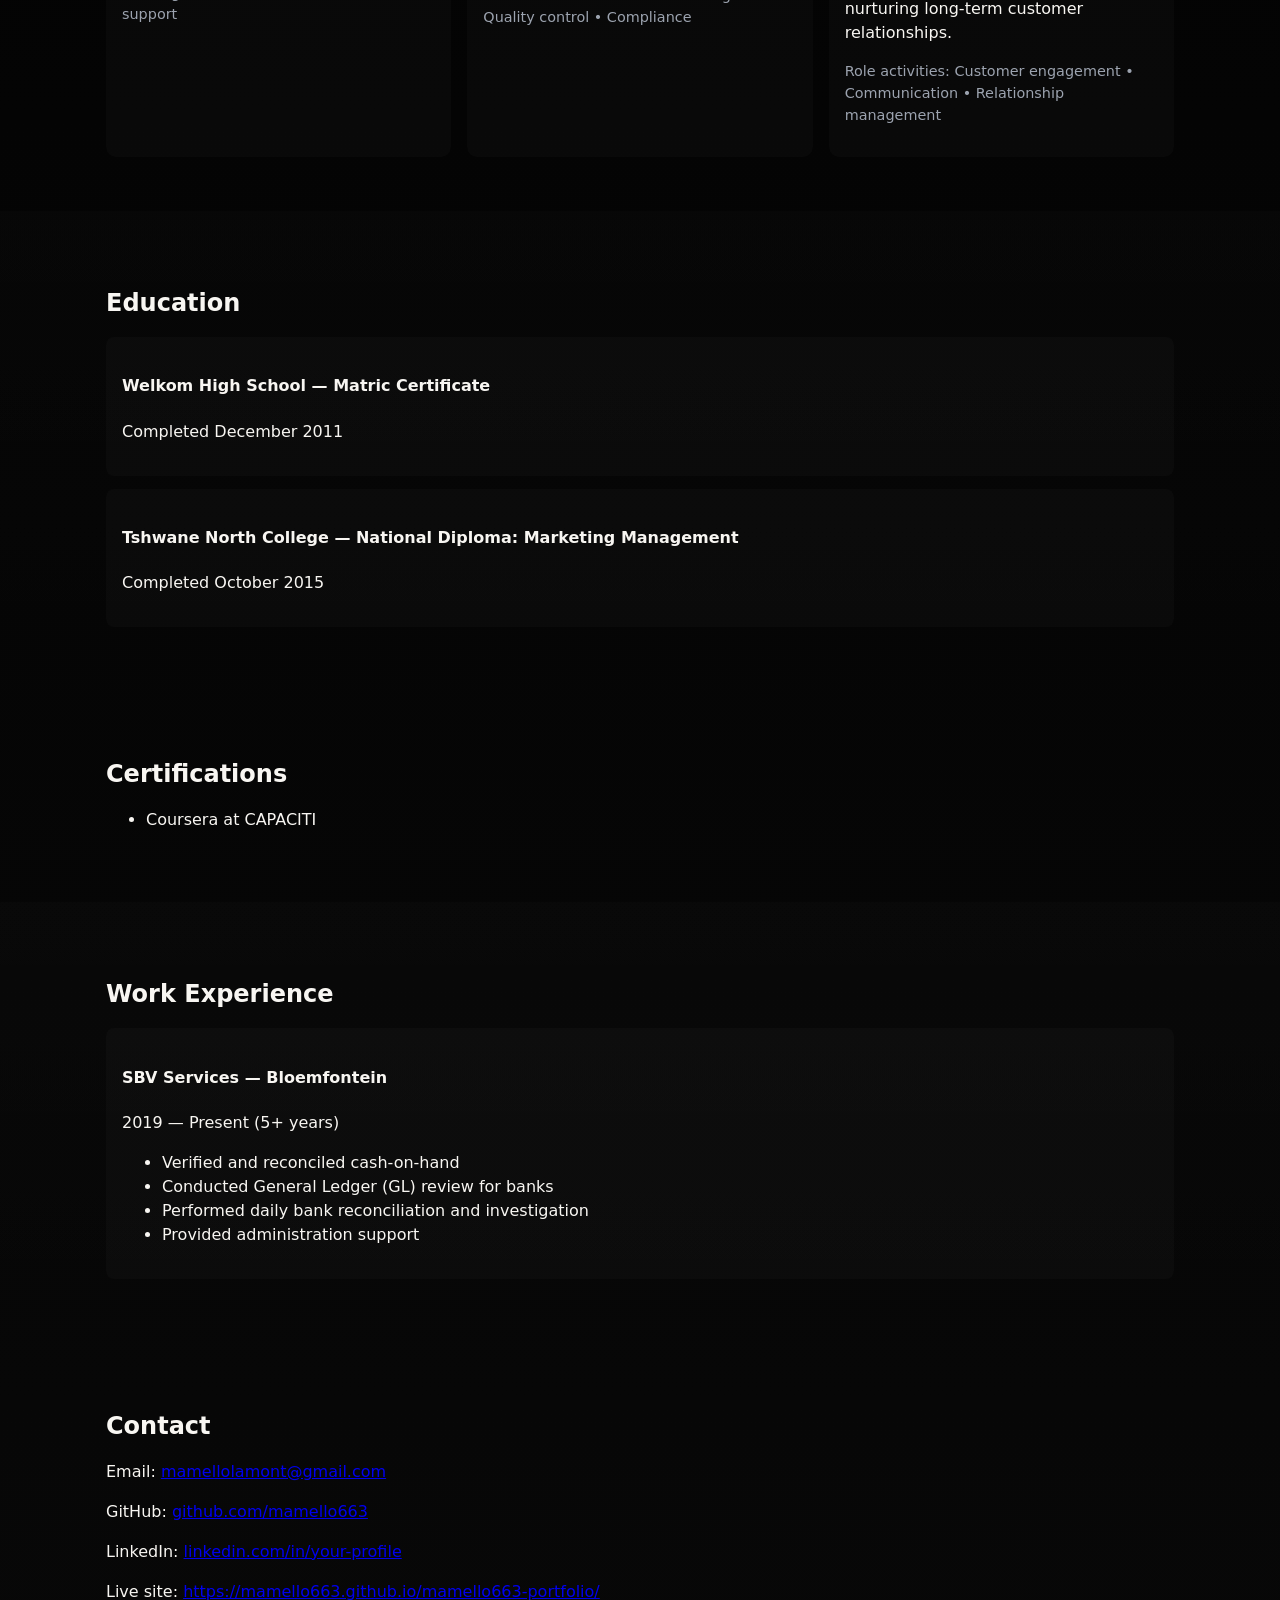
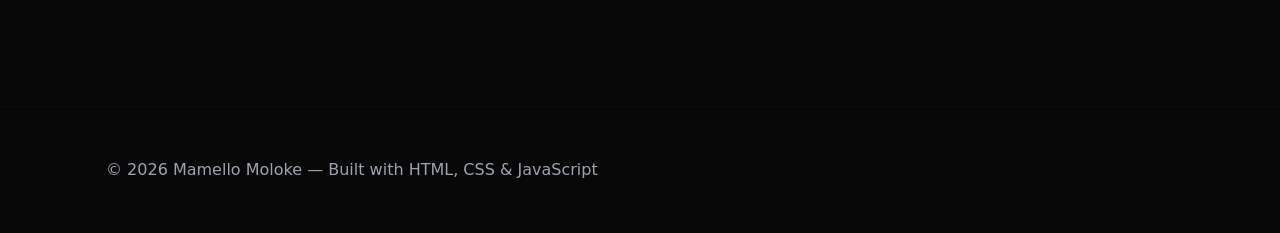
==== commit 23cd7cee: "Update: sort skills into technical and soft lists; add Project 1-3 details" ====
--- a/index.html
+++ b/index.html
@@ -38,7 +38,7 @@
           </p>
         </div>
         <div class="hero-right">
-          <!-- Simple SVG avatar placeholder -->
+          <!-- Avatar placeholder -->
           <div class="avatar" aria-hidden="true">
             <svg width="160" height="160" viewBox="0 0 160 160" fill="none" xmlns="http://www.w3.org/2000/svg">
               <rect width="160" height="160" rx="20" fill="#8B5E3C"/>
@@ -64,47 +64,35 @@
         <h2>Skills</h2>
         <div class="skills-grid">
           <div>
-            <h3>Technical</h3>
+            <h3>Technical Skills</h3>
             <ul>
               <li>Cash Handling and Cash Management</li>
               <li>Daily Banking Reconciliation</li>
               <li>Financial Record Keeping</li>
-              <li>Administration Support</li>
               <li>Petty Cash Management</li>
-              <li>Loss Prevention Procedure</li>
-              <li>Customer Service</li>
-              <li>Team Collaboration</li>
-              <li>Time Management</li>
               <li>Financial Reconciliation</li>
               <li>General Ledger (GL) Review</li>
               <li>Quality Control and Compliance</li>
               <li>Audit Preparation and Documentation</li>
               <li>Data Accuracy and Verification</li>
               <li>Report Generation</li>
-              <li>Problem Solving</li>
-              <li>Microsoft Office Suite</li>
+              <li>Loss Prevention Procedures</li>
+              <li>Microsoft Office Suite (Excel, Word, Outlook)</li>
             </ul>
           </div>
           <div>
             <h3>Soft Skills</h3>
             <ul>
-              <li>Cash Handling and Cash Management</li>
-              <li>Daily Banking Reconciliation</li>
-              <li>Financial Record Keeping</li>
               <li>Administration Support</li>
-              <li>Petty Cash Management</li>
-              <li>Loss Prevention Procedure</li>
               <li>Customer Service</li>
               <li>Team Collaboration</li>
               <li>Time Management</li>
-              <li>Financial Reconciliation</li>
-              <li>General Ledger (GL) Review</li>
-              <li>Quality Control and Compliance</li>
-              <li>Audit Preparation and Documentation</li>
-              <li>Data Accuracy and Verification</li>
-              <li>Report Generation</li>
               <li>Problem Solving</li>
-              <li>Microsoft Office Suite</li>
+              <li>Attention to Detail</li>
+              <li>Communication</li>
+              <li>Adaptability</li>
+              <li>Process Improvement</li>
+              <li>Relationship Building</li>
             </ul>
           </div>
         </div>
@@ -117,24 +105,21 @@
         <div class="projects-grid">
 
           <article class="card">
-            <h3>Project One — Task Tracker</h3>
-            <p>A simple task tracker web app to manage daily tasks, built with vanilla JavaScript and localStorage for persistence.</p>
-            <p class="tech">Tech: HTML • CSS • JavaScript</p>
-            <p class="links"><a href="#" target="_blank" rel="noopener">Live</a> · <a href="#" target="_blank" rel="noopener">Source</a></p>
+            <h3>Project 1 — Administrative Clerk at Rare1 Clothing</h3>
+            <p>Managed weekly petty cash and prepared meeting minutes to support smooth operations and accurate record-keeping.</p>
+            <p class="tech">Role activities: Petty cash management • Meeting documentation • Administrative support</p>
           </article>
 
           <article class="card">
-            <h3>Project Two — Financial Reconciliation Tracker</h3>
-            <p>A sample reconciliation worksheet and automation scripts to streamline monthly bank/GL reconciliations and flag discrepancies.</p>
-            <p class="tech">Tech: Excel • Google Sheets • JavaScript (automation)</p>
-            <p class="links"><a href="#" target="_blank" rel="noopener">Live</a> · <a href="#" target="_blank" rel="noopener">Source</a></p>
+            <h3>Project 2 — Succession Plan for Quality Loss Officer</h3>
+            <p>Developed a succession plan for Quality Loss Officer, monitoring production/service processes to ensure they meet company and regulatory standards.</p>
+            <p class="tech">Role activities: Process monitoring • Quality control • Compliance</p>
           </article>
 
           <article class="card">
-            <h3>Project Three — Reporting Dashboard</h3>
-            <p>Prototype dashboard for visualizing key financial KPIs, built as a static interactive UI to demonstrate data presentation and controls.</p>
-            <p class="tech">Tech: HTML • CSS • JavaScript</p>
-            <p class="links"><a href="#" target="_blank" rel="noopener">Live</a> · <a href="#" target="_blank" rel="noopener">Source</a></p>
+            <h3>Project 3 — Succession Plan for Client Liaison Officer (CLO)</h3>
+            <p>Designed a succession plan for the CLO role focused on responding to inquiries, sharing updates, and handling requests via phone, email, and in-person—building trust and nurturing long-term customer relationships.</p>
+            <p class="tech">Role activities: Customer engagement • Communication • Relationship management</p>
           </article>
 
         </div>
@@ -180,16 +165,6 @@
               <li>Provided administration support</li>
             </ul>
           </div>
-
-          <div class="timeline-item">
-            <h4>Intern — Example Company</h4>
-            <p>June 2025 — Aug 2025</p>
-            <ul>
-              <li>Worked on frontend features using React.</li>
-              <li>Improved performance and accessibility of company dashboard.</li>
-            </ul>
-          </div>
-
         </div>
       </div>
     </section>
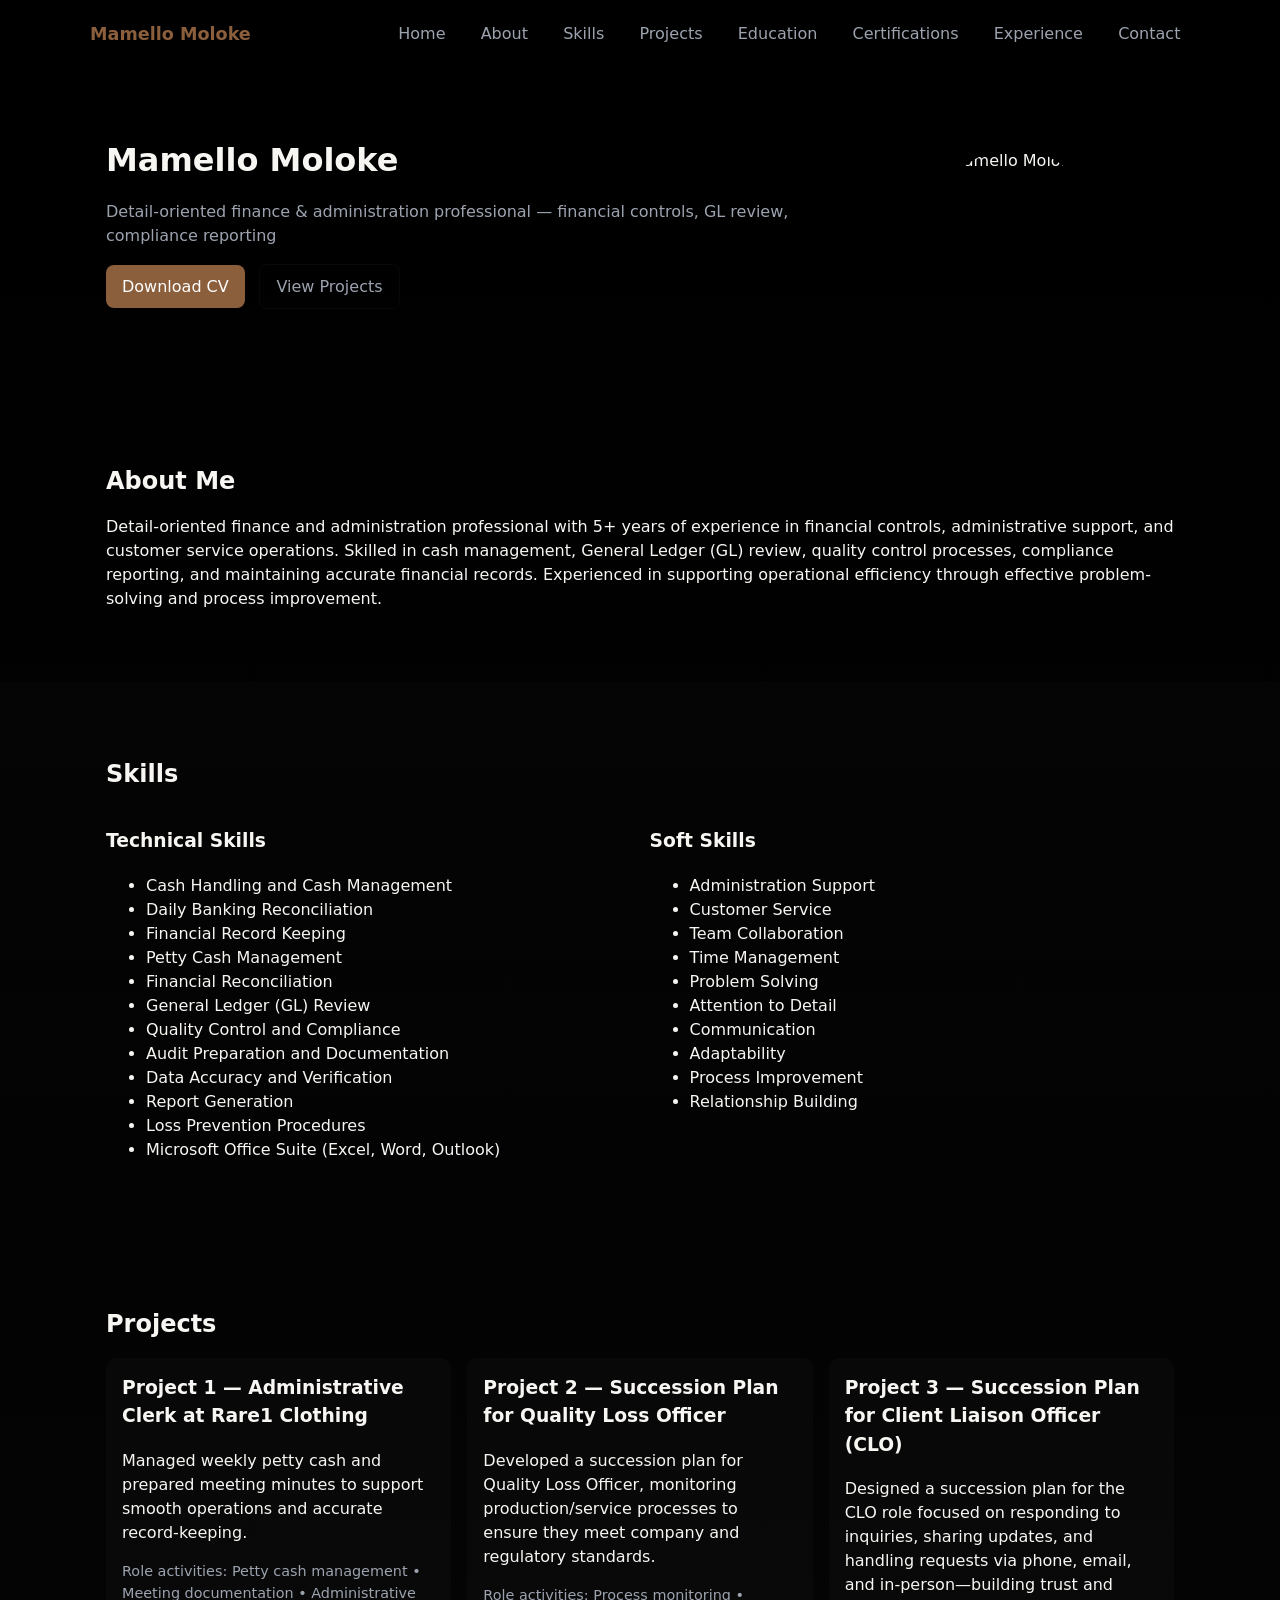
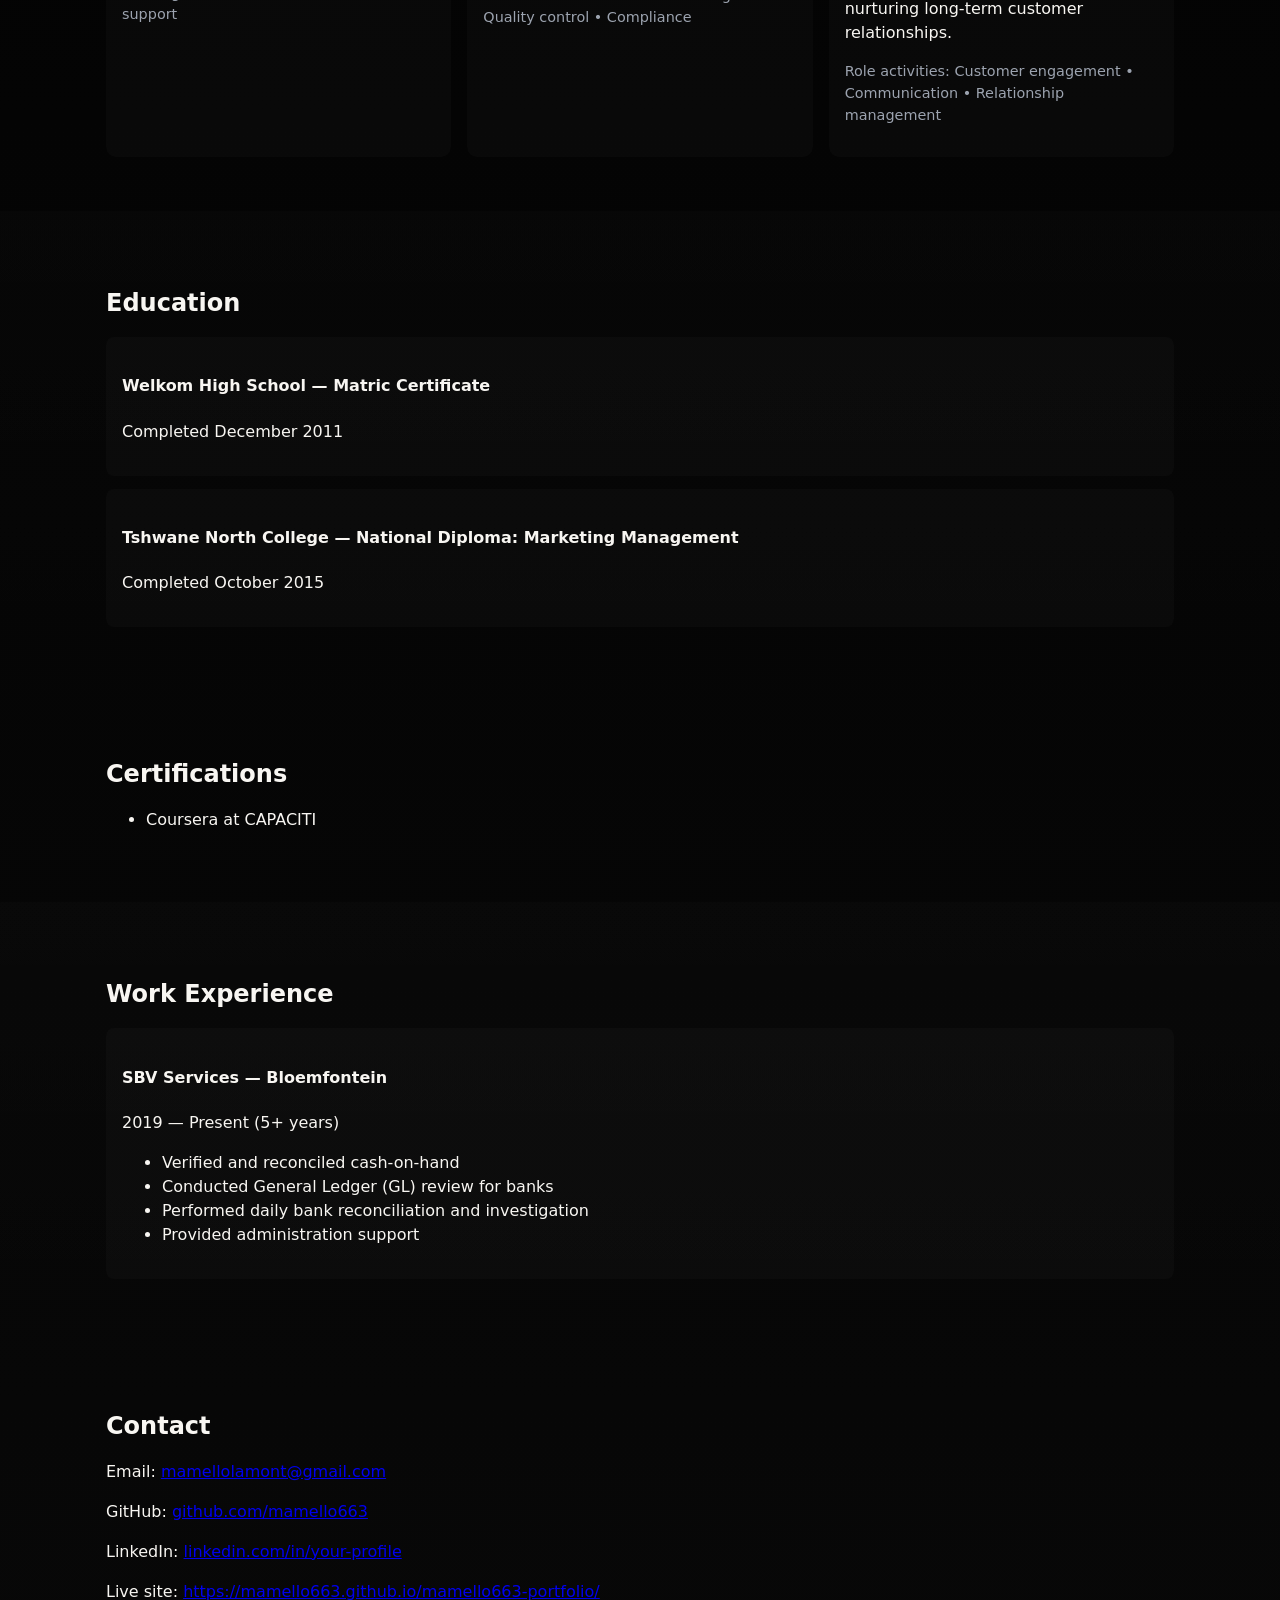
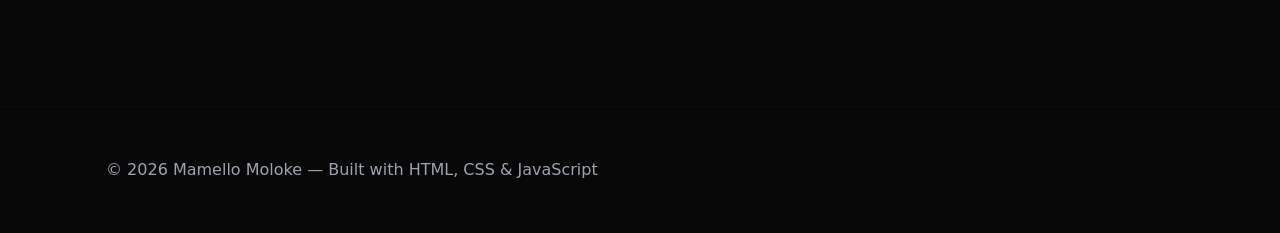
==== commit 30a3234f: "Update: set profile image placeholder and remove "Hi, I'm" from hero (use images/profile.jpg)" ====
--- a/index.html
+++ b/index.html
@@ -30,7 +30,7 @@
     <section id="home" class="hero">
       <div class="container hero-inner">
         <div class="hero-left">
-          <h1>Hi, I'm Mamello Moloke</h1>
+          <h1>Mamello Moloke</h1>
           <p class="tagline">Detail-oriented finance & administration professional — financial controls, GL review, compliance reporting</p>
           <p>
             <a class="btn" href="cv.pdf" download>Download CV</a>
@@ -38,13 +38,9 @@
           </p>
         </div>
         <div class="hero-right">
-          <!-- Avatar placeholder -->
-          <div class="avatar" aria-hidden="true">
-            <svg width="160" height="160" viewBox="0 0 160 160" fill="none" xmlns="http://www.w3.org/2000/svg">
-              <rect width="160" height="160" rx="20" fill="#8B5E3C"/>
-              <circle cx="80" cy="56" r="26" fill="#FFF7F2"/>
-              <rect x="30" y="100" width="100" height="36" rx="8" fill="#FFF7F2"/>
-            </svg>
+          <!-- Profile image (place your photo at images/profile.jpg) -->
+          <div class="avatar" aria-hidden="false">
+            <img src="images/profile.jpg" alt="Mamello Moloke" class="profile-img">
           </div>
         </div>
       </div>
--- a/styles.css
+++ b/styles.css
@@ -1,4 +1,4 @@
-/* styles.css — minimalistic brown & black palette */
+/* styles.css — minimalistic black & brown palette (updated with profile image styles) */
 :root{
   --bg:#000000;
   --muted:#9CA3AF;
@@ -24,6 +24,7 @@
 .btn{display:inline-block;background:var(--accent);color:white;padding:.6rem 1rem;border-radius:8px;text-decoration:none}
 .btn-outline{border:1px solid rgba(255,255,255,0.03);background:transparent;margin-left:.6rem;color:var(--muted)}
 .avatar{display:flex;align-items:center;justify-content:center}
+.profile-img{width:160px;height:160px;border-radius:50%;object-fit:cover;display:block}
 .section{padding:2.4rem 0}
 .section h2{color:#f8f6f2;margin-bottom:1rem}
 .bg-light{background:linear-gradient(180deg,rgba(255,255,255,0.01),transparent)}
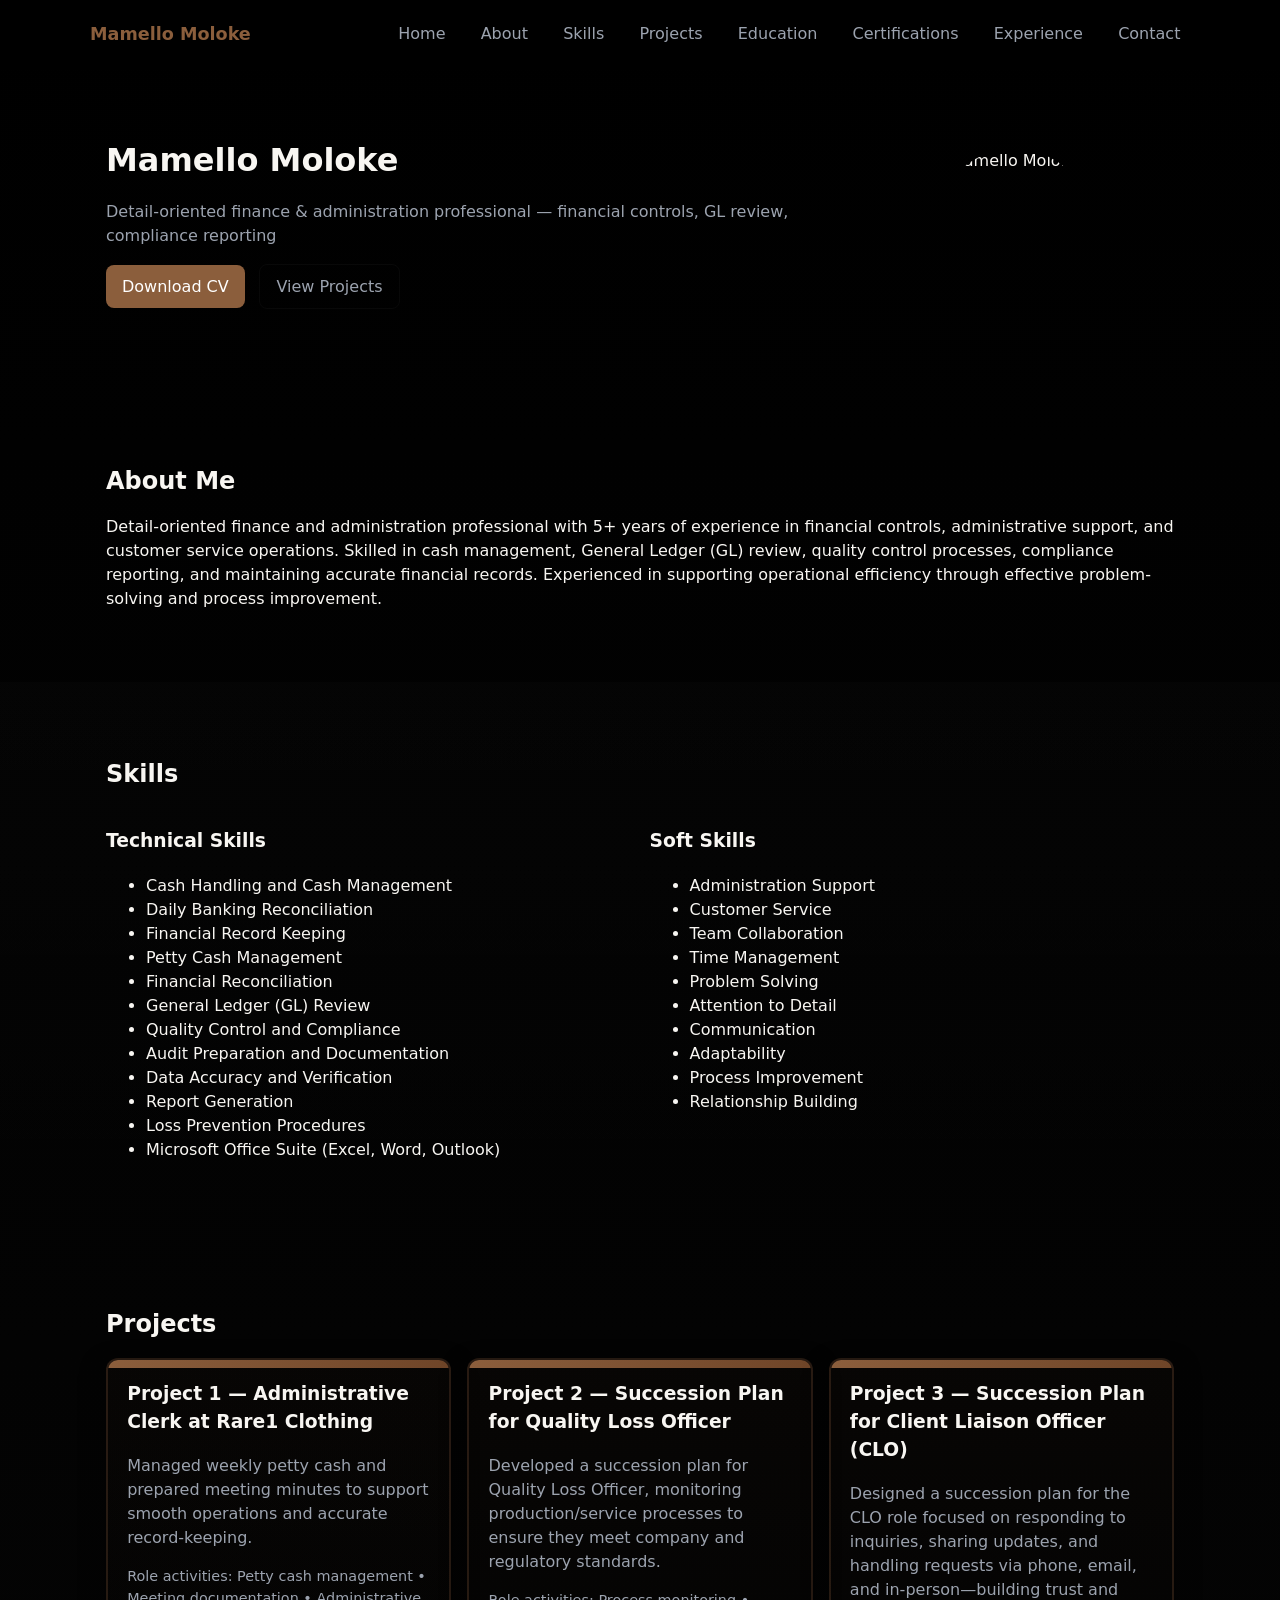
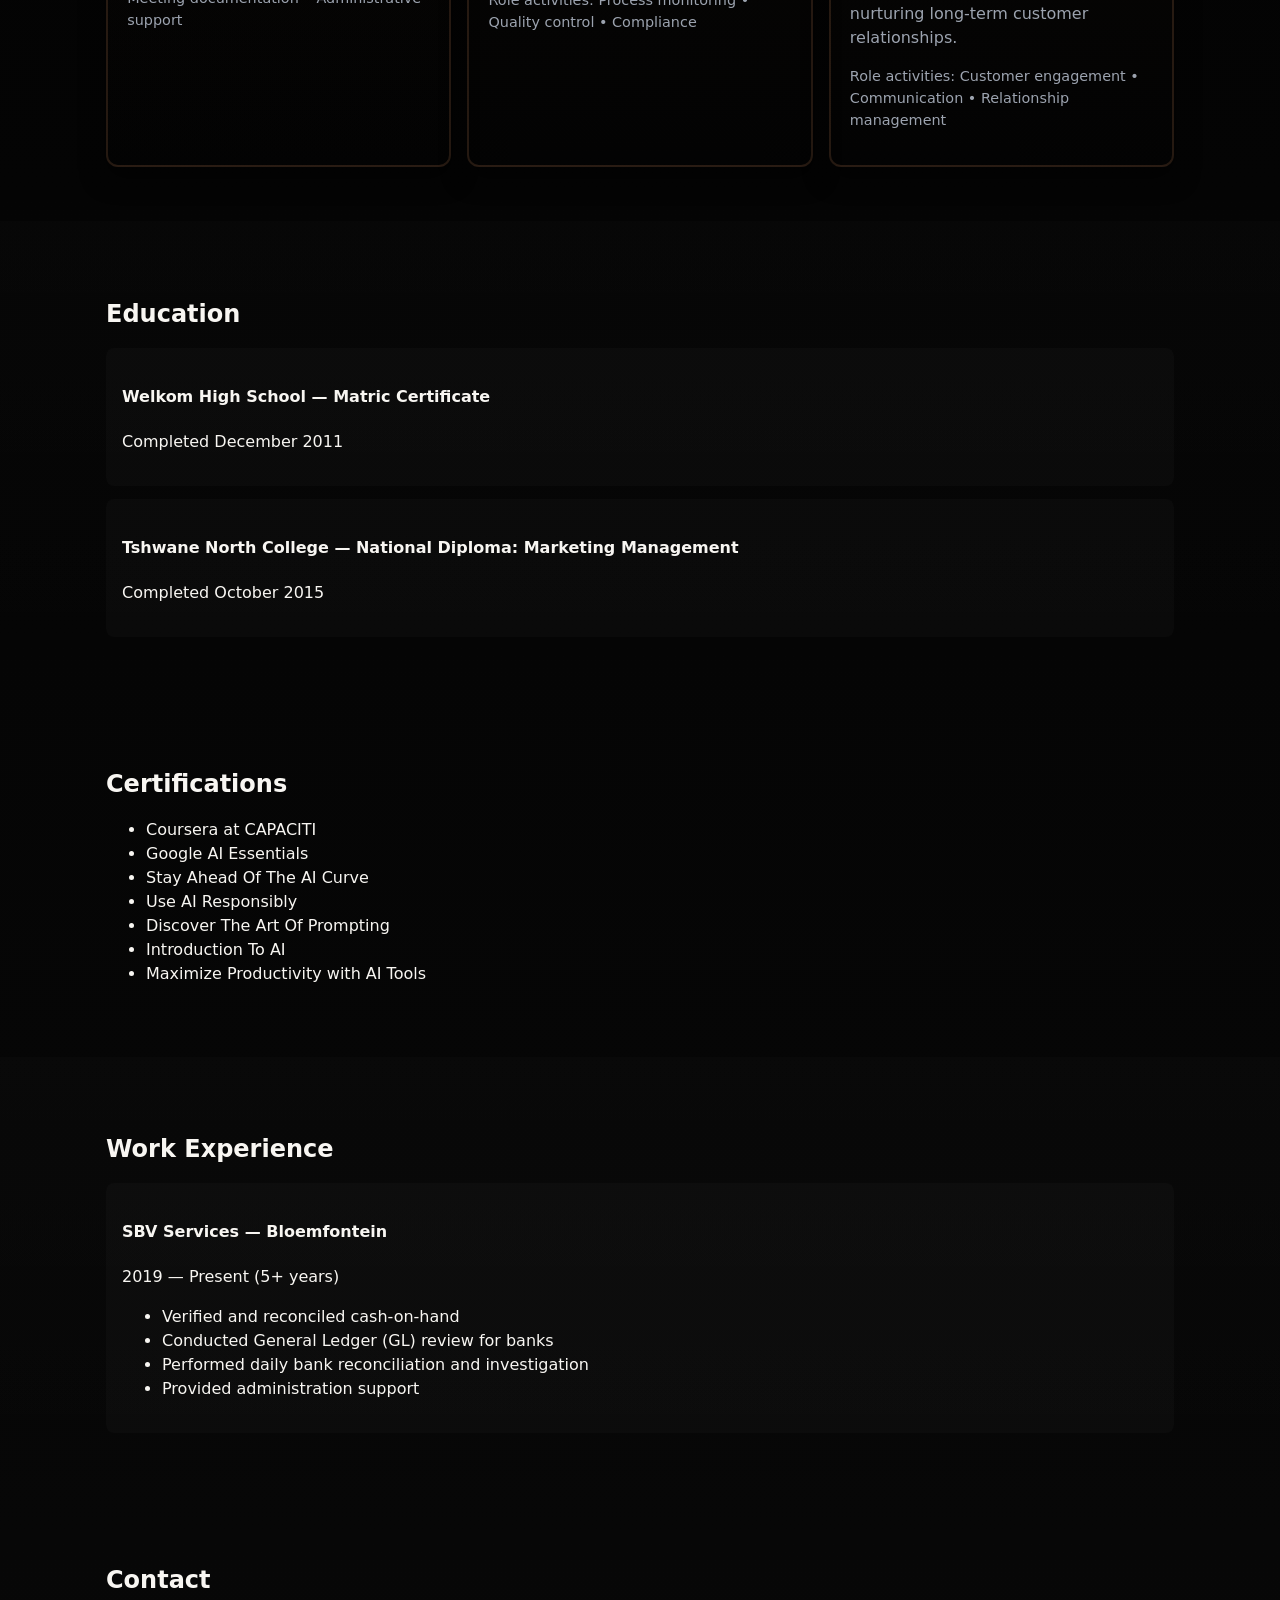
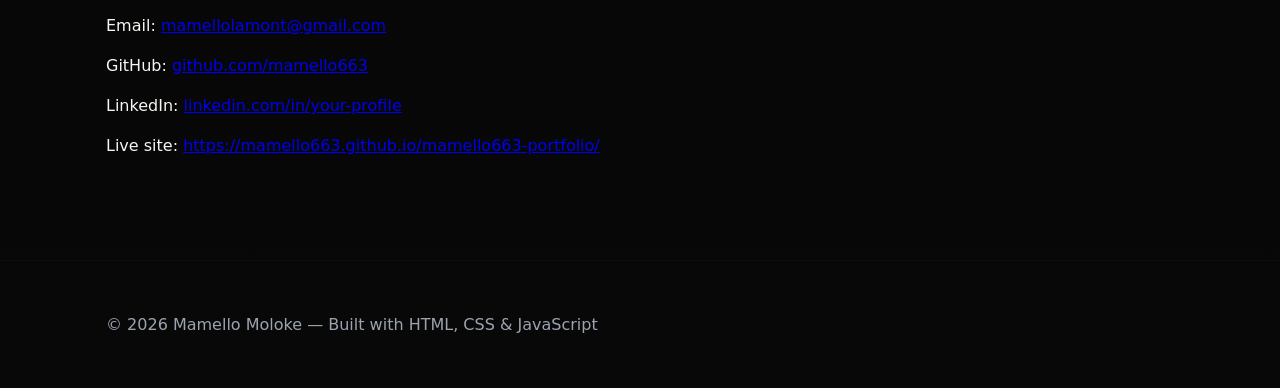
==== commit fe3a13ac: "Add new certifications list: Google AI Essentials + AI courses" ====
--- a/index.html
+++ b/index.html
@@ -143,6 +143,12 @@
         <h2>Certifications</h2>
         <ul>
           <li>Coursera at CAPACITI</li>
+          <li>Google AI Essentials</li>
+          <li>Stay Ahead Of The AI Curve</li>
+          <li>Use AI Responsibly</li>
+          <li>Discover The Art Of Prompting</li>
+          <li>Introduction To AI</li>
+          <li>Maximize Productivity with AI Tools</li>
         </ul>
       </div>
     </section>
--- a/styles.css
+++ b/styles.css
@@ -1,8 +1,9 @@
-/* styles.css — minimalistic black & brown palette (updated with profile image styles) */
+/* styles.css — minimalistic black & brown palette (updated with 'studio' project borders) */
 :root{
   --bg:#000000;
   --muted:#9CA3AF;
   --accent:#8B5E3C; /* brown */
+  --accent-dark:#6f4528;
   --card:rgba(255,255,255,0.02);
   --surface:#0b0b0b;
   --max-width:1100px;
@@ -29,11 +30,16 @@
 .section h2{color:#f8f6f2;margin-bottom:1rem}
 .bg-light{background:linear-gradient(180deg,rgba(255,255,255,0.01),transparent)}
 .skills-grid{display:grid;grid-template-columns:repeat(2,1fr);gap:1.2rem}
-.projects-grid{display:grid;grid-template-columns:repeat(3,1fr);gap:1rem}
-.card{background:var(--card);padding:1rem;border-radius:10px}
+/* Projects grid: responsive and flexible */
+.projects-grid{display:grid;grid-template-columns:repeat(auto-fit,minmax(260px,1fr));gap:1rem}
+/* 'Studio' style card for projects: brown/yoke borders and subtle band */
+.card{position:relative;background:linear-gradient(180deg,rgba(139,94,60,0.04),rgba(0,0,0,0.03));padding:1.2rem;border-radius:12px;border:2px solid rgba(139,94,60,0.25);box-shadow:0 10px 24px rgba(0,0,0,0.6);overflow:hidden;transition:transform .18s ease,box-shadow .18s ease}
+.card::before{content:"";position:absolute;left:0;right:0;height:8px;top:0;background:linear-gradient(90deg,var(--accent),var(--accent-dark));border-top-left-radius:10px;border-top-right-radius:10px}
 .card h3{margin-top:0;color:#f8f6f2}
+.card p{color:var(--muted)}
 .tech{color:var(--muted);font-size:.9rem}
 .links a{color:var(--accent);text-decoration:none}
+.card:hover{transform:translateY(-6px) scale(1.01);box-shadow:0 18px 40px rgba(0,0,0,0.7)}
 .timeline{display:flex;flex-direction:column;gap:.8rem}
 .timeline-item{background:rgba(255,255,255,0.02);padding:1rem;border-radius:8px}
 .site-footer{padding:1.2rem 0;color:var(--muted);border-top:1px solid rgba(255,255,255,0.02);margin-top:2rem}
@@ -41,7 +47,7 @@
 /* Responsive */
 @media (max-width:900px){
   .hero-inner{grid-template-columns:1fr}
-  .projects-grid{grid-template-columns:1fr 1fr}
+  .projects-grid{grid-template-columns:repeat(2,1fr)}
 }
 @media (max-width:640px){
   .nav{display:none;position:absolute;right:1rem;top:64px;background:rgba(0,0,0,0.95);flex-direction:column;padding:.8rem;border-radius:8px}
